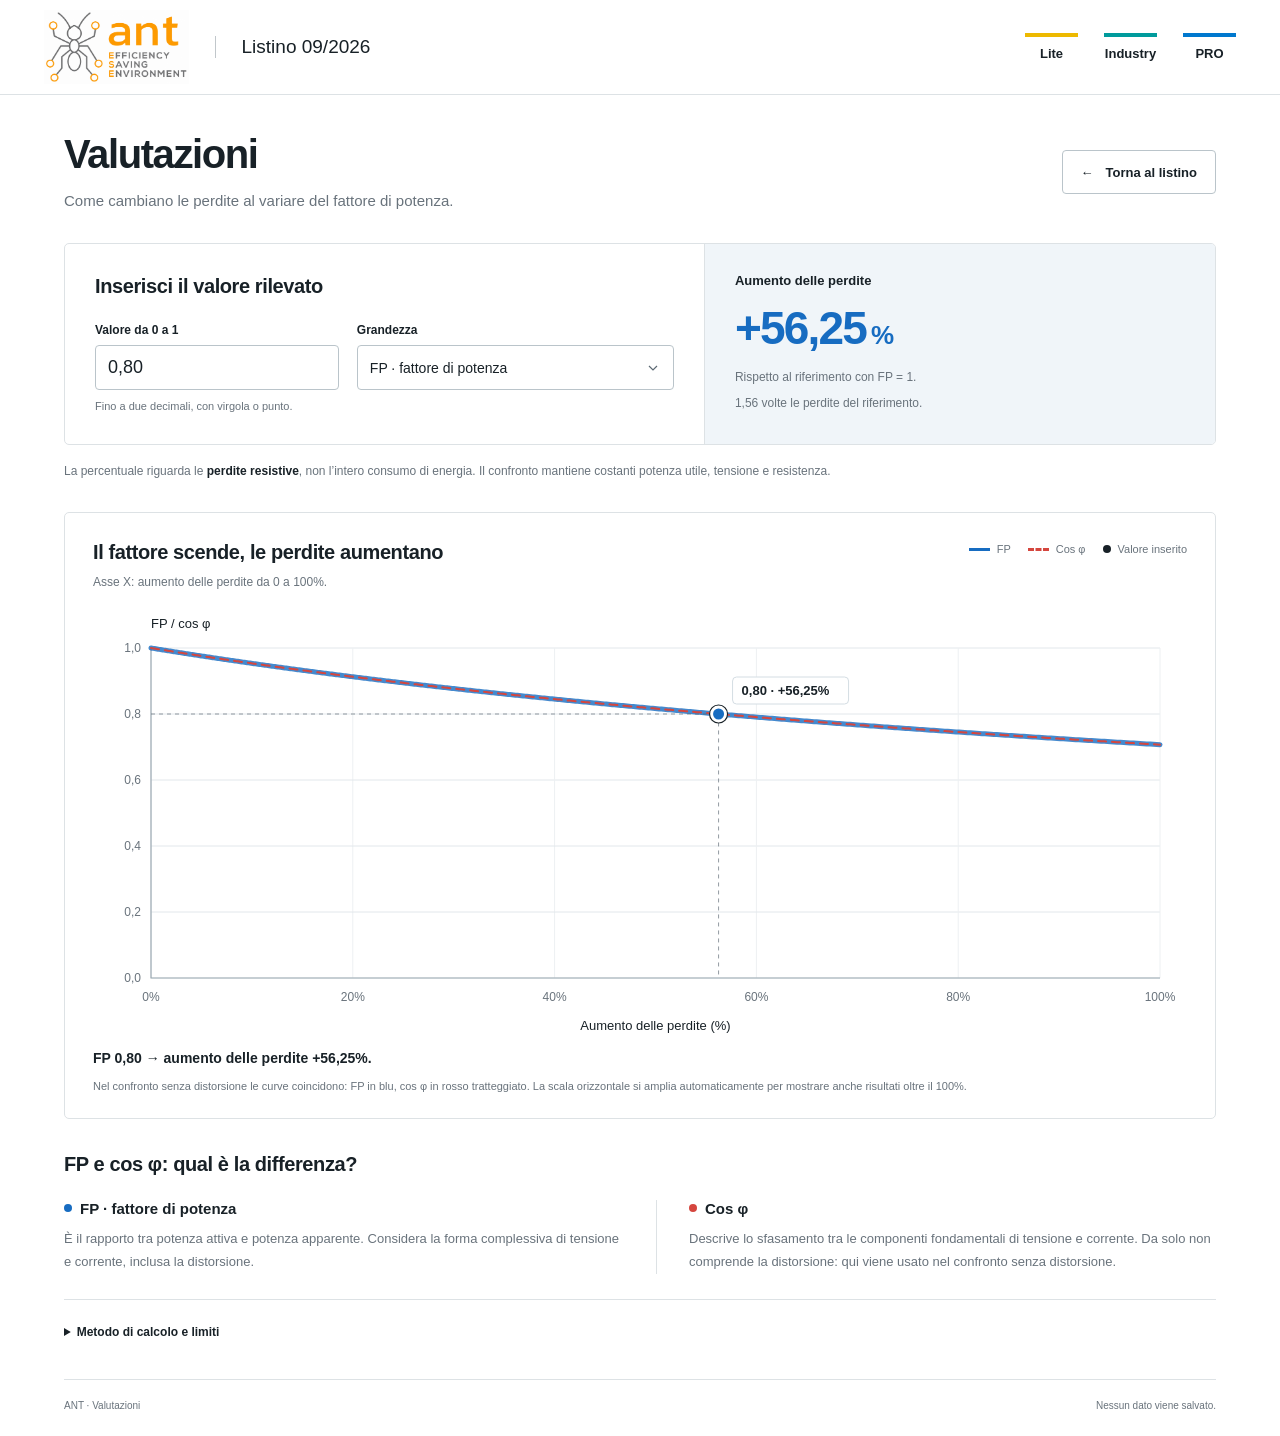
==== valutazioni.html @ 015aa123 "Add Valutazioni page with direct loss increase calculation and chart" ====
<!doctype html>
<html lang="it">
<head>
  <meta charset="utf-8">
  <meta name="viewport" content="width=device-width, initial-scale=1">
  <meta name="theme-color" content="#009b9c">
  <meta name="description" content="Valutazioni ANT: aumento teorico delle perdite resistive in funzione di FP o cos φ, con grafico interattivo.">
  <title>ANT · Valutazioni</title>
  <meta name="application-name" content="ANT 2026">
  <meta name="apple-mobile-web-app-title" content="ANT 2026">
  <link rel="icon" href="assets/favicon-32.png" sizes="32x32" type="image/png">
  <link rel="apple-touch-icon" href="assets/apple-touch-icon.png" sizes="180x180">
  <link rel="manifest" href="manifest.webmanifest">
  <link rel="stylesheet" href="styles.css?v=ac526b7ed7d2">
  <link rel="stylesheet" href="valutazioni.css?v=f3450e5236c9">
  <script src="evaluation-math.js?v=8744bce59831" defer></script>
  <script src="valutazioni.js?v=fca50d139671" defer></script>
</head>
<body>
  <header class="header">
    <div class="brand"><img class="brand-logo" src="assets/ant-logo-clean.png" width="1752" height="897" alt="ANT — Efficiency Saving Environment"><span class="app-name">Listino <strong>09/2026</strong></span></div>
    <div class="lines" aria-label="Linee ANT"><span class="lite">Lite</span><span class="industry">Industry</span><span class="pro">PRO</span></div>
  </header>
  <main class="evaluation-page">
    <section class="intro">
      <div><h1>Valutazioni</h1><p>Come cambiano le perdite al variare del fattore di potenza.</p></div>
      <a class="page-button" href="index.html"><span aria-hidden="true">←</span> Torna al listino</a>
    </section>
    <section class="evaluation-calculator" aria-labelledby="calculation-heading">
      <form id="evaluation-form" novalidate>
        <h2 id="calculation-heading">Inserisci il valore rilevato</h2>
        <div class="evaluation-inputs">
          <div><label for="factor">Valore da 0 a 1</label><input id="factor" name="factor" type="text" inputmode="decimal" value="0,80" autocomplete="off" spellcheck="false" aria-describedby="factor-help factor-error" required><p id="factor-help" class="help">Fino a due decimali, con virgola o punto.</p></div>
          <div><label for="factor-type">Grandezza</label><select id="factor-type" name="factor-type"><option value="fp">FP · fattore di potenza</option><option value="cos">Cos φ</option></select></div>
        </div>
        <p id="factor-error" class="factor-error" role="alert" hidden></p>
      </form>
      <div class="evaluation-result" id="evaluation-result" aria-live="polite" aria-atomic="true">
        <h2>Aumento delle perdite</h2>
        <p class="evaluation-number" id="loss-result">+56,25<span>%</span></p>
        <p id="result-reference">Rispetto al riferimento con FP = 1.</p>
        <p class="multiplier" id="result-multiplier">1,56 volte le perdite del riferimento.</p>
      </div>
    </section>
    <p class="model-note">La percentuale riguarda le <strong>perdite resistive</strong>, non l’intero consumo di energia. Il confronto mantiene costanti potenza utile, tensione e resistenza.</p>
    <section class="evaluation-chart" aria-labelledby="chart-heading">
      <div class="chart-heading"><div><h2 id="chart-heading">Il fattore scende, le perdite aumentano</h2><p id="chart-scale">Asse X: aumento delle perdite da 0 a 100%.</p></div><div class="chart-legend" aria-label="Legenda"><span><i class="legend-fp" aria-hidden="true"></i>FP</span><span><i class="legend-cos" aria-hidden="true"></i>Cos φ</span><span><i class="legend-point" aria-hidden="true"></i>Valore inserito</span></div></div>
      <div class="chart-viewport"><svg id="loss-chart" viewBox="0 0 960 430" role="img" aria-labelledby="svg-title svg-description"><title id="svg-title">Aumento delle perdite in funzione di FP e cos φ</title><desc id="svg-description">Asse orizzontale: aumento percentuale delle perdite. Asse verticale: fattore da 1 a 0. Le curve coincidono nel modello senza distorsione.</desc><g id="chart-grid"></g><g id="chart-curves"></g><g id="chart-marker"></g></svg></div>
      <p class="chart-reading" id="chart-reading">FP 0,80 → aumento delle perdite +56,25%.</p>
      <p class="chart-note">Nel confronto senza distorsione le curve coincidono: FP in blu, cos φ in rosso tratteggiato. La scala orizzontale si amplia automaticamente per mostrare anche risultati oltre il 100%.</p>
    </section>
    <section class="factor-explanation" aria-labelledby="explanation-heading">
      <h2 id="explanation-heading">FP e cos φ: qual è la differenza?</h2>
      <div class="factor-definitions"><article><h3><span class="blue-dot" aria-hidden="true"></span>FP · fattore di potenza</h3><p>È il rapporto tra potenza attiva e potenza apparente. Considera la forma complessiva di tensione e corrente, inclusa la distorsione.</p></article><article><h3><span class="red-dot" aria-hidden="true"></span>Cos φ</h3><p>Descrive lo sfasamento tra le componenti fondamentali di tensione e corrente. Da solo non comprende la distorsione: qui viene usato nel confronto senza distorsione.</p></article></div>
      <details class="calculation-method"><summary>Metodo di calcolo e limiti</summary><div><p><strong>Aumento (%) = (1 / f² − 1) × 100</strong>, dove f è il valore inserito.</p><p>È una stima comparativa delle perdite resistive a parità di potenza utile, tensione, resistenza e durata. Per FP si usa il rapporto attiva/apparente; per cos φ si assume un regime senza distorsione. Con f = 0 e potenza utile positiva il modello non dà un risultato finito. Non vengono calcolate le perdite assolute dell’impianto né il risparmio ottenibile con ANT.</p><p>Riferimenti: Schneider Electric, <a href="https://www.electrical-installation.org/enwiki/Why_improve_the_power_factor%3F" target="_blank" rel="noopener noreferrer">corrente e perdite nei cavi</a>; <a href="https://www.electrical-installation.org/enwiki/Harmonic_distortion_indicators_-_Power_factor" target="_blank" rel="noopener noreferrer">differenza tra FP e cos φ</a>.</p></div></details>
    </section>
    <footer class="footer"><span>ANT · Valutazioni</span><span>Nessun dato viene salvato.</span></footer>
  </main>
  <noscript><p class="noscript">Abilita JavaScript per il calcolo e il grafico.</p></noscript>
</body>
</html>
---- styles.css ----
:root{--ink:#182127;--muted:#69737c;--border:#dde2e5;--surface:#f3f5f6;--accent:#009b9c;--lite:#edb900;--industry:#009b9c;--pro:#0078ce;--warning:#a34018;--warning-bg:#fff5ed;font-family:Arial,Helvetica,sans-serif;color:var(--ink);background:#fff;font-synthesis:none}
*{box-sizing:border-box}body{margin:0}button,input,select{font:inherit}button,select,input[type=checkbox]{cursor:pointer}button{touch-action:manipulation}a{color:inherit}button:focus-visible,input:focus-visible,select:focus-visible,a:focus-visible{outline:3px solid var(--accent);outline-offset:4px}button:disabled,input:disabled{cursor:not-allowed}h1,h2,h3,p{margin:0}button{color:inherit}.header{min-height:95px;max-width:1440px;margin:auto;padding:0 44px;display:flex;align-items:center;justify-content:space-between;border-bottom:1px solid var(--border);gap:24px}.brand{display:flex;align-items:center;gap:26px}.wordmark{font-size:46px;letter-spacing:-3px;font-weight:900;line-height:1}.app-name{border-left:1px solid #c1c7cb;padding-left:26px;font-size:19px;font-weight:400}.app-name strong{font-weight:400}.lines{display:flex;gap:26px;font-size:13px;font-weight:700}.lines span{min-width:53px;border-top:4px solid;padding-top:9px;text-align:center}.lines .lite{border-color:var(--lite)}.lines .industry{border-color:var(--industry)}.lines .pro{border-color:var(--pro)}main{max-width:1440px;margin:0 auto;padding:36px 44px 0}.intro{display:flex;align-items:center;justify-content:space-between;gap:32px;margin-bottom:30px}h1{font-size:40px;letter-spacing:-1.4px;line-height:1.15}.intro>div>p{margin-top:12px;font-size:15px;line-height:1.6;color:var(--muted)}.source-alert{background:var(--warning-bg);border:1px solid #f1cfb9;border-left:3px solid #d9804f;border-radius:4px;padding:13px 16px;max-width:400px;color:var(--warning);line-height:1.5;font-size:12px}.source-alert strong{display:block;font-size:14px;margin-bottom:4px}.source-alert span{display:block}.workspace{display:grid;grid-template-columns:minmax(0,1.6fr) minmax(310px,1fr);gap:24px;align-items:start}.config{border:1px solid var(--border);border-radius:5px;padding:0 22px}.field-row{display:grid;grid-template-columns:1fr 1.05fr;gap:18px;padding:25px 0;min-width:0;align-items:start;border-bottom:1px solid var(--border)}.field-heading{display:flex;gap:14px;align-items:flex-start}.step{font-size:11px;font-weight:700;color:#77838c;border:1px solid var(--border);border-radius:50%;width:29px;height:29px;display:flex;align-items:center;justify-content:center;flex:none}.field-heading h2{font-size:18px;letter-spacing:-.3px;line-height:1.5}.field-heading p{font-size:12px;line-height:1.6;color:var(--muted);margin-top:4px}.field-control{min-width:0}.field-control>label:not(.toggle-option){display:block;font-size:12px;font-weight:700;margin-bottom:8px}.input-unit{display:flex;border:1px solid #bac4ca;border-radius:4px;overflow:hidden;height:45px}.input-unit input{min-width:0;width:100%;border:0;padding:10px 12px;font-size:17px;color:var(--ink);background:white}.input-unit span{background:var(--surface);border-left:1px solid var(--border);padding:12px;color:var(--muted);font-size:14px}.input-unit:focus-within{outline:3px solid var(--accent);outline-offset:3px}.input-unit input:focus-visible{outline:0}.input-unit input:invalid{box-shadow:inset 0 0 0 2px #b74624}select{appearance:none;width:100%;padding:10px 36px 10px 12px;min-height:45px;border:1px solid #bac4ca;border-radius:4px;color:var(--ink);background:#fff url("data:image/svg+xml,%3Csvg xmlns='http://www.w3.org/2000/svg' width='16' height='16' viewBox='0 0 24 24' fill='none' stroke='%235d6a74' stroke-width='1.8'%3E%3Cpath d='m6 9 6 6 6-6'/%3E%3C/svg%3E") right 12px center/16px no-repeat;font-size:14px}.help{color:var(--muted);font-size:11px;line-height:1.6;margin-top:8px}.toggle-option{display:flex;align-items:center;justify-content:space-between;gap:16px;position:relative;min-height:36px;cursor:pointer}.toggle-option strong{font-size:14px;font-weight:600;line-height:1.5}.option-caption{display:block;color:var(--muted);font-size:11px;margin-top:4px}.toggle-option input{position:absolute;right:0;width:42px;height:25px;margin:0;opacity:0}.switch{position:relative;width:42px;height:25px;border-radius:20px;background:#ccd3d7;flex:none;pointer-events:none;transition:background .15s}.switch:after{content:'';position:absolute;top:3px;left:3px;background:#fff;width:19px;height:19px;border-radius:50%;box-shadow:0 1px 3px #0002;transition:transform .15s}.toggle-option input:checked+.switch{background:var(--accent)}.toggle-option input:checked+.switch:after{transform:translateX(17px)}.toggle-option input:disabled+.switch{opacity:.4}.toggle-option:has(input:disabled){color:#89939a;cursor:not-allowed}.toggle-option input:focus-visible+.switch{outline:3px solid var(--accent);outline-offset:4px}.form-footer{display:flex;justify-content:space-between;align-items:center;gap:12px;padding:17px 0;font-size:11px;color:var(--muted)}.text-button{border:0;padding:8px 0;background:transparent;font-size:11px;text-decoration:underline;text-underline-offset:3px}.summary{background:var(--surface);border:1px solid var(--border);border-top:4px solid var(--accent);border-radius:5px;padding:23px;position:sticky;top:24px}.summary-top{display:flex;align-items:center;justify-content:space-between;border-bottom:1px solid #cfd7dc;padding-bottom:19px;gap:12px}.summary-top h2{font-size:22px;letter-spacing:-.6px}.summary-top>span{font-size:11px;color:var(--muted)}.product{padding:23px 0;border-bottom:1px solid #cfd7dc}.product h3{font-size:25px;letter-spacing:-.7px}.product h3 span{color:var(--accent)}.product>p{font-size:30px;font-weight:700;letter-spacing:-1px;margin-top:8px}.product>p span{font-size:17px;font-weight:400;letter-spacing:0}.product small{display:block;margin-top:10px;font-size:11px;color:var(--muted);line-height:1.5}.price-heading{display:flex;align-items:baseline;justify-content:space-between;gap:12px;margin-top:25px}.price-heading>span{font-size:14px;font-weight:600}.price-heading>strong{font-size:29px;letter-spacing:-.8px;white-space:nowrap;font-variant-numeric:tabular-nums}.price-caption{font-size:11px;line-height:1.6;color:var(--muted);margin-top:7px}dl{margin:22px 0 0}.cost-row{display:flex;justify-content:space-between;align-items:baseline;gap:16px;border-bottom:1px solid var(--border);padding:13px 0;font-size:12px;line-height:1.5}.cost-row dt{max-width:62%}.cost-row dd{margin:0;flex-shrink:0;text-align:right;font-variant-numeric:tabular-nums}.cost-row dd.unknown{color:var(--warning)}.cost-row dd.included{color:#137d60}.cost-row dt small{display:block;color:var(--muted);font-size:10px;margin-top:2px}.quote-warning{border:1px solid #f1cfb9;background:var(--warning-bg);padding:13px;border-radius:4px;margin-top:20px;color:var(--warning);font-size:12px;line-height:1.6}.quote-warning p{margin-top:5px;font-size:11px}.print-button{width:100%;margin-top:18px;border:1px solid #b9c4ca;border-radius:4px;background:white;padding:12px 14px;display:flex;align-items:center;justify-content:space-between;font-size:12px;font-weight:600}.print-button:hover{border-color:var(--accent);color:var(--accent)}.ip-guide{margin-top:32px;padding:24px 0;border-top:1px solid var(--border)}.ip-heading h2{font-size:21px;letter-spacing:-.5px}.ip-heading p{font-size:12px;color:var(--muted);margin-top:8px;line-height:1.6}.ip-grid{display:grid;grid-template-columns:repeat(3,1fr);margin-top:23px;gap:26px}.ip-grid article{padding-right:26px;border-right:1px solid var(--border)}.ip-grid article:last-child{border-right:0;padding-right:0}.ip-grid h3{font-size:23px;letter-spacing:-.5px;display:flex;align-items:center;gap:13px}.ip-grid h3 span{font-size:11px;color:#137d60;letter-spacing:0;font-weight:400}.ip-grid p{font-size:12px;line-height:1.7;color:var(--muted);margin-top:9px}.ip-source{font-size:10px;line-height:1.6;color:var(--muted);margin-top:20px}.footer{border-top:1px solid var(--border);padding:20px 0 25px;display:flex;justify-content:space-between;gap:18px;font-size:10px;color:var(--muted)}.noscript{margin:30px;color:var(--warning)}[hidden]{display:none!important}
@media(min-width:1500px){main{padding-top:45px}.field-row{padding:28px 0}}
@media(max-width:1100px){.header{padding:0 28px}main{padding:30px 28px 0}h1{font-size:33px}.intro{gap:24px}.source-alert{max-width:330px}.workspace{grid-template-columns:minmax(0,1.3fr) minmax(300px,1fr);gap:20px}.field-row{grid-template-columns:1fr;gap:14px;padding:20px 0}.field-control{padding-left:43px}.summary{padding:21px}.field-heading p{margin-top:0}.price-heading{flex-wrap:wrap}.summary{top:20px}}
@media(max-width:720px){.header{min-height:80px;padding:0 20px;gap:12px}.brand{gap:16px}.wordmark{font-size:35px}.app-name{font-size:14px;padding-left:16px;line-height:1.4}.app-name strong{display:block}.lines{gap:9px;font-size:10px}.lines span{min-width:33px;border-top-width:3px;padding-top:6px}main{padding:27px 20px 0}.intro{display:block;margin-bottom:23px}h1{font-size:32px;letter-spacing:-1px}.intro>div>p{font-size:13px;max-width:280px;margin-top:9px}.source-alert{max-width:none;margin-top:20px;padding:11px 13px}.source-alert strong{font-size:13px}.source-alert span{font-size:11px}.workspace{display:flex;flex-direction:column;gap:24px}.config,.summary{width:100%}.config{padding:0 18px}.field-row{padding:21px 0;grid-template-columns:1fr;gap:15px}.field-control{padding-left:43px}.field-heading h2{font-size:17px}.field-control>label:not(.toggle-option){font-size:11px}.field-heading p{font-size:12px}.help{font-size:11px}.summary{position:static;padding:21px}.summary-top h2{font-size:21px}.price-heading{flex-wrap:nowrap}.price-heading>strong{font-size:30px}.form-footer{font-size:10px}.text-button{font-size:10px}.ip-guide{margin-top:28px}.ip-heading h2{font-size:20px}.ip-grid{grid-template-columns:1fr;gap:0;margin-top:9px}.ip-grid article{border:0;border-bottom:1px solid var(--border);padding:18px 0}.ip-grid article:last-child{border-bottom:0}.ip-grid h3{font-size:23px}.ip-grid p{font-size:12px}.footer{flex-direction:column;gap:6px;font-size:10px}.cost-row{font-size:12px}}
@media(max-width:370px){.lines{display:none}.field-control{padding-left:0}.price-heading{flex-direction:column;gap:8px}}
@media(prefers-reduced-motion:reduce){*,*:after{transition:none!important}}
@media print{.header{min-height:70px;padding:0}.header .lines,.form-footer,.print-button{display:none}main{padding:20px 0 0}.intro{margin-bottom:15px}.intro h1{font-size:27px}.workspace{display:grid;grid-template-columns:1fr 1fr;gap:20px}.config{padding:0 15px}.field-row{display:block;padding:12px 0}.field-control{padding-left:43px;margin-top:6px}.field-heading p,.help,.option-caption{display:none}.summary{position:static;break-inside:avoid}.ip-guide{break-inside:avoid;margin-top:20px;padding:16px 0}.ip-grid p{font-size:10px}.source-alert,.quote-warning{print-color-adjust:exact;-webkit-print-color-adjust:exact}.footer{font-size:9px}body{font-size:12px}}
/* Marchio originale estratto dal listino; proporzioni preservate. */
.brand-logo{display:block;width:auto;height:74px;max-width:190px;object-fit:contain;flex:none}
@media(max-width:720px){.brand-logo{height:58px;max-width:125px}}
@media(max-width:480px){.header .lines{display:none}}
@media print{.brand-logo{height:62px;max-width:150px}}
/* Foto originali dei listini: la stessa immagine per Lite e Industry. */
.product{display:grid;grid-template-columns:minmax(0,1fr) 112px;gap:18px;align-items:center}
.product-info>p{font-size:30px;font-weight:700;letter-spacing:-1px;margin-top:8px}
.product-info>p span{font-size:17px;font-weight:400;letter-spacing:0}
.product-info small{display:block;margin-top:10px;font-size:11px;color:var(--muted);line-height:1.5}
.product-visual{margin:0;text-align:center}
.product-visual img{display:block;width:100%;height:170px;object-fit:contain}
.product-visual figcaption{font-size:9px;line-height:1.5;color:var(--muted);margin-top:8px}
@media(max-width:1100px){.product{grid-template-columns:minmax(0,1fr) 96px;gap:12px}.product-visual img{height:150px}.product-info h3{font-size:23px}}
@media print{.product{grid-template-columns:minmax(0,1fr) 80px}.product-visual img{height:120px}}
/* Navigazione tra il listino e la pagina Valutazioni. */
.page-button{display:inline-flex;align-items:center;justify-content:center;gap:12px;min-height:44px;padding:12px 18px;border:1px solid #bac4ca;border-radius:4px;background:#fff;color:var(--ink);text-decoration:none;font-size:13px;font-weight:600;white-space:nowrap;transition:border-color .15s,color .15s}
.page-button:hover{border-color:var(--accent);color:var(--accent)}
@media(max-width:720px){.intro>.page-button{margin-top:18px}.evaluation-page .intro>.page-button{margin-top:0}}
@media print{.intro>.page-button{display:none}}
---- valutazioni.css ----
.evaluation-page{max-width:1240px}.evaluation-page .intro{align-items:center}.evaluation-calculator{display:grid;grid-template-columns:minmax(0,1.25fr) minmax(280px,1fr);border:1px solid var(--border);border-radius:5px;overflow:hidden}.evaluation-calculator form{padding:28px 30px}.evaluation-calculator h2,.evaluation-chart h2,.factor-explanation>h2{font-size:20px;letter-spacing:-.4px;line-height:1.4}.evaluation-inputs{display:grid;grid-template-columns:1fr 1.3fr;gap:18px;margin-top:23px;align-items:start}.evaluation-inputs label{display:block;font-size:12px;font-weight:700;margin-bottom:8px}.evaluation-inputs input{width:100%;min-height:45px;padding:10px 12px;border:1px solid #bac4ca;border-radius:4px;font-size:18px;color:var(--ink);background:white}.evaluation-inputs input[aria-invalid=true]{border-color:#b53929}.evaluation-result{padding:28px 30px;background:#f0f5f9;border-left:1px solid var(--border);--result-color:#176cc1}.evaluation-result h2{font-size:13px;font-weight:600;letter-spacing:0}.evaluation-number{font-size:46px;font-weight:700;letter-spacing:-1.8px;color:var(--result-color);line-height:1.25;margin:10px 0 9px;font-variant-numeric:tabular-nums;overflow-wrap:anywhere}.evaluation-number span{font-size:26px;letter-spacing:0;margin-left:5px}.evaluation-result>p:not(.evaluation-number){font-size:12px;line-height:1.7;color:var(--muted)}.evaluation-result .multiplier{margin-top:6px}.model-note{font-size:12px;line-height:1.8;color:var(--muted);margin:16px 0 30px;max-width:920px}.model-note strong{font-weight:600;color:var(--ink)}.factor-error{font-size:12px;line-height:1.6;color:#a62c1f;margin-top:16px}.evaluation-chart{border:1px solid var(--border);border-radius:5px;padding:25px 28px 21px}.chart-heading{display:flex;align-items:start;justify-content:space-between;gap:20px}.chart-heading p{font-size:12px;line-height:1.7;color:var(--muted);margin-top:6px}.chart-legend{display:flex;gap:17px;flex-wrap:wrap;padding-top:5px;font-size:11px;color:var(--muted)}.chart-legend>span{display:flex;align-items:center;gap:7px;white-space:nowrap}.chart-legend i{display:inline-block;width:21px;height:0;border-top:3px solid}.legend-fp{border-color:#176cc1!important}.legend-cos{border-color:#d5463e!important;border-top-style:dashed!important}.chart-legend .legend-point{height:8px;width:8px;border:0;border-radius:50%;background:var(--ink)}.chart-viewport{margin-top:20px}#loss-chart{width:100%;height:auto;display:block;overflow:visible}#loss-chart text{font-family:Arial,Helvetica,sans-serif;font-size:12px;fill:var(--muted)}#loss-chart .axis-label{font-size:13px;fill:var(--ink)}#loss-chart .marker-label{font-size:13px;font-weight:700;fill:var(--ink)}.chart-reading{font-size:14px;font-weight:600;line-height:1.6;margin-top:4px}.chart-note{font-size:11px;line-height:1.8;color:var(--muted);margin-top:8px;max-width:950px}.factor-explanation{padding:31px 0}.factor-definitions{display:grid;grid-template-columns:1fr 1fr;gap:32px;margin-top:22px}.factor-definitions article+article{border-left:1px solid var(--border);padding-left:32px}.factor-definitions h3{font-size:15px;display:flex;align-items:center;gap:8px}.factor-definitions p{font-size:13px;line-height:1.8;color:var(--muted);margin-top:10px}.blue-dot,.red-dot{display:inline-block;width:8px;height:8px;border-radius:50%;background:#176cc1;flex:none}.red-dot{background:#d5463e}.calculation-method{border-top:1px solid var(--border);margin-top:25px;padding-top:17px;font-size:12px;color:var(--muted);line-height:1.8}.calculation-method summary{cursor:pointer;font-weight:600;color:var(--ink);width:fit-content;padding:5px 0}.calculation-method div{max-width:950px}.calculation-method p{margin-top:12px}.calculation-method a{text-underline-offset:3px}
@media(max-width:850px){.chart-heading{display:block}.chart-legend{margin-top:13px}.evaluation-calculator form,.evaluation-result{padding:23px}.evaluation-inputs{grid-template-columns:1fr;gap:16px}.evaluation-number{font-size:39px}}
@media(max-width:600px){.evaluation-page .intro{display:flex;align-items:flex-start;gap:14px}.evaluation-page .intro h1{font-size:30px}.evaluation-page .intro>div>p{max-width:200px}.evaluation-page .page-button{font-size:11px;padding:10px;flex-shrink:0}.evaluation-calculator{grid-template-columns:1fr}.evaluation-calculator form{padding:22px}.evaluation-inputs{grid-template-columns:1fr 1.3fr;gap:12px;margin-top:20px}.evaluation-inputs select{font-size:12px;padding-left:9px;padding-right:27px;background-position:right 7px center}.evaluation-result{border-left:0;border-top:1px solid var(--border);padding:22px}.evaluation-number{font-size:40px}.evaluation-page h2{font-size:18px}.evaluation-result h2{font-size:13px}.model-note{font-size:11px;margin-bottom:24px}.evaluation-chart{padding:19px 15px}.chart-viewport{margin-top:15px}#loss-chart{min-height:240px}.chart-legend{font-size:10px;gap:13px}.chart-reading{font-size:12px;margin-top:12px}.chart-note{font-size:11px}.factor-definitions{grid-template-columns:1fr;gap:22px}.factor-definitions article+article{border-left:0;border-top:1px solid var(--border);padding-left:0;padding-top:22px}.factor-explanation{padding:26px 0}.factor-definitions p{font-size:12px}.calculation-method{font-size:11px}}
@media(max-width:365px){.evaluation-page .intro{display:block}.evaluation-page .page-button{margin-top:15px}.evaluation-inputs{grid-template-columns:1fr}.evaluation-number{font-size:36px}}
@media print{.evaluation-calculator{break-inside:avoid}.evaluation-chart{break-inside:avoid}.evaluation-page .page-button{display:none}.evaluation-result{print-color-adjust:exact;-webkit-print-color-adjust:exact}.factor-definitions{break-inside:avoid}}
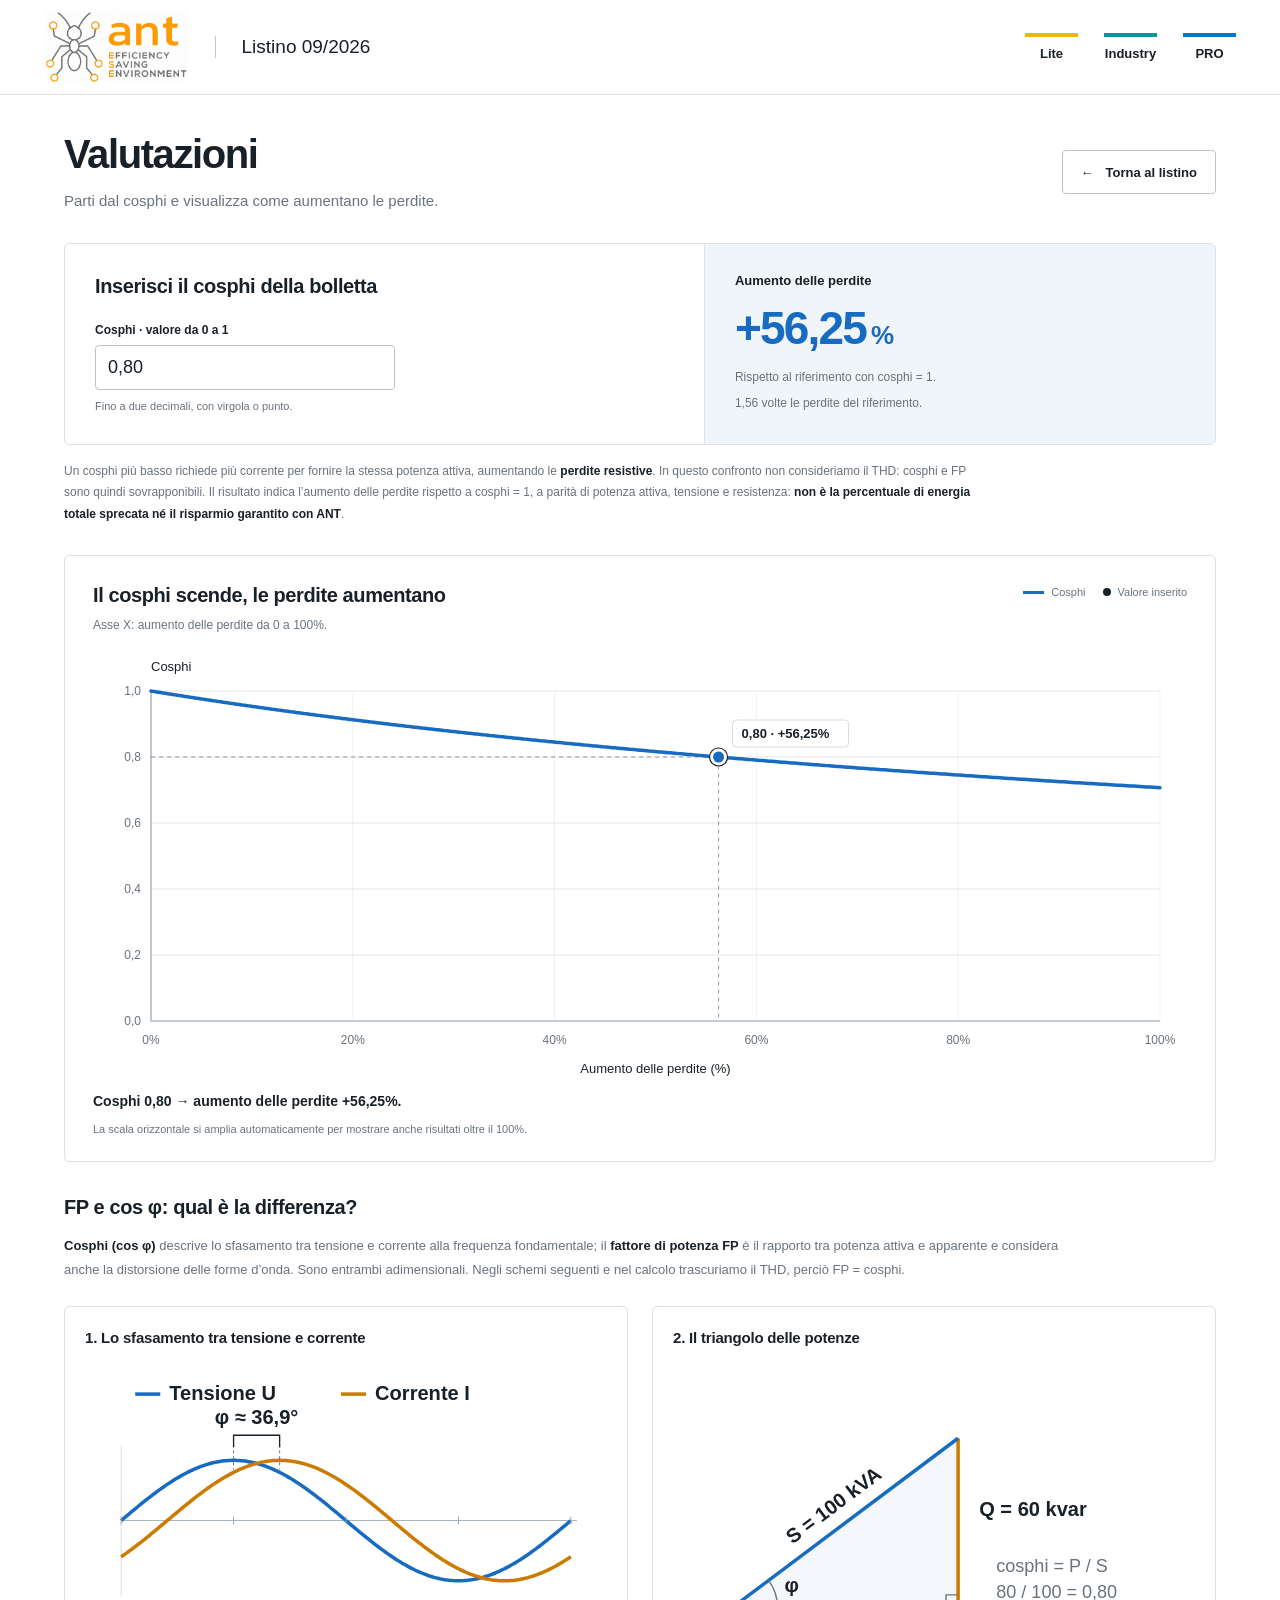
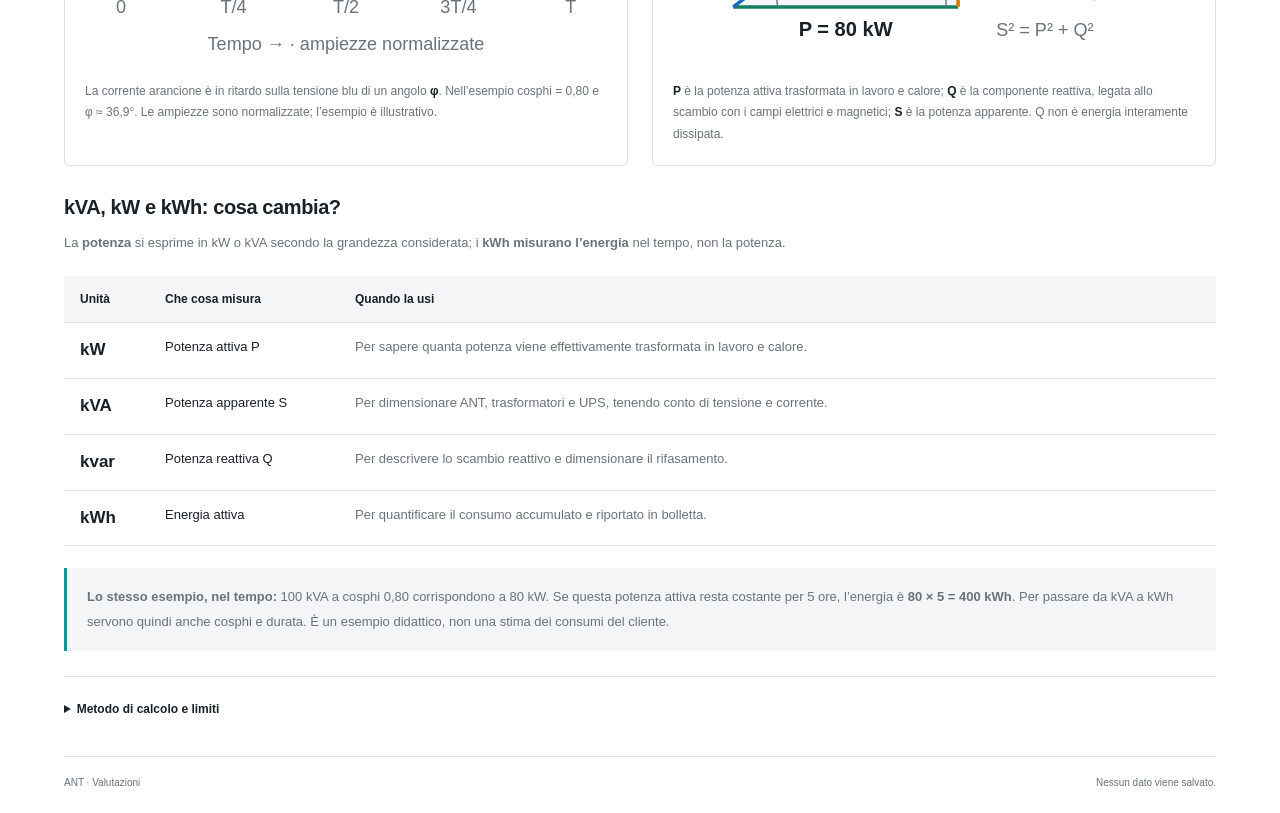
==== commit dd6ce175: "Simplify evaluations to cosphi and add phase and power diagrams" ====
--- a/valutazioni.html
+++ b/valutazioni.html
@@ -4,7 +4,7 @@
   <meta charset="utf-8">
   <meta name="viewport" content="width=device-width, initial-scale=1">
   <meta name="theme-color" content="#009b9c">
-  <meta name="description" content="Valutazioni ANT: aumento teorico delle perdite resistive in funzione di FP o cos φ, con grafico interattivo.">
+  <meta name="description" content="Valutazioni ANT: cosphi, aumento teorico delle perdite e schemi di sfasamento, potenze ed energia.">
   <title>ANT · Valutazioni</title>
   <meta name="application-name" content="ANT 2026">
   <meta name="apple-mobile-web-app-title" content="ANT 2026">
@@ -12,9 +12,9 @@
   <link rel="apple-touch-icon" href="assets/apple-touch-icon.png" sizes="180x180">
   <link rel="manifest" href="manifest.webmanifest">
   <link rel="stylesheet" href="styles.css?v=ac526b7ed7d2">
-  <link rel="stylesheet" href="valutazioni.css?v=f3450e5236c9">
+  <link rel="stylesheet" href="valutazioni.css?v=240f34dd1e0b">
   <script src="evaluation-math.js?v=8744bce59831" defer></script>
-  <script src="valutazioni.js?v=fca50d139671" defer></script>
+  <script src="valutazioni.js?v=6b0e909937d5" defer></script>
 </head>
 <body>
   <header class="header">
@@ -23,36 +23,53 @@
   </header>
   <main class="evaluation-page">
     <section class="intro">
-      <div><h1>Valutazioni</h1><p>Come cambiano le perdite al variare del fattore di potenza.</p></div>
+      <div><h1>Valutazioni</h1><p>Parti dal cosphi e visualizza come aumentano le perdite.</p></div>
       <a class="page-button" href="index.html"><span aria-hidden="true">←</span> Torna al listino</a>
     </section>
     <section class="evaluation-calculator" aria-labelledby="calculation-heading">
       <form id="evaluation-form" novalidate>
-        <h2 id="calculation-heading">Inserisci il valore rilevato</h2>
+        <h2 id="calculation-heading">Inserisci il cosphi della bolletta</h2>
         <div class="evaluation-inputs">
-          <div><label for="factor">Valore da 0 a 1</label><input id="factor" name="factor" type="text" inputmode="decimal" value="0,80" autocomplete="off" spellcheck="false" aria-describedby="factor-help factor-error" required><p id="factor-help" class="help">Fino a due decimali, con virgola o punto.</p></div>
-          <div><label for="factor-type">Grandezza</label><select id="factor-type" name="factor-type"><option value="fp">FP · fattore di potenza</option><option value="cos">Cos φ</option></select></div>
+          <div><label for="factor">Cosphi · valore da 0 a 1</label><input id="factor" name="factor" type="text" inputmode="decimal" value="0,80" autocomplete="off" spellcheck="false" aria-describedby="factor-help factor-error" required><p id="factor-help" class="help">Fino a due decimali, con virgola o punto.</p></div>
         </div>
         <p id="factor-error" class="factor-error" role="alert" hidden></p>
       </form>
       <div class="evaluation-result" id="evaluation-result" aria-live="polite" aria-atomic="true">
         <h2>Aumento delle perdite</h2>
         <p class="evaluation-number" id="loss-result">+56,25<span>%</span></p>
-        <p id="result-reference">Rispetto al riferimento con FP = 1.</p>
+        <p id="result-reference">Rispetto al riferimento con cosphi = 1.</p>
         <p class="multiplier" id="result-multiplier">1,56 volte le perdite del riferimento.</p>
       </div>
     </section>
-    <p class="model-note">La percentuale riguarda le <strong>perdite resistive</strong>, non l’intero consumo di energia. Il confronto mantiene costanti potenza utile, tensione e resistenza.</p>
+    <p class="model-note">Un cosphi più basso richiede più corrente per fornire la stessa potenza attiva, aumentando le <strong>perdite resistive</strong>. In questo confronto non consideriamo il THD: cosphi e FP sono quindi sovrapponibili. Il risultato indica l’aumento delle perdite rispetto a cosphi = 1, a parità di potenza attiva, tensione e resistenza: <strong>non è la percentuale di energia totale sprecata né il risparmio garantito con ANT</strong>.</p>
     <section class="evaluation-chart" aria-labelledby="chart-heading">
-      <div class="chart-heading"><div><h2 id="chart-heading">Il fattore scende, le perdite aumentano</h2><p id="chart-scale">Asse X: aumento delle perdite da 0 a 100%.</p></div><div class="chart-legend" aria-label="Legenda"><span><i class="legend-fp" aria-hidden="true"></i>FP</span><span><i class="legend-cos" aria-hidden="true"></i>Cos φ</span><span><i class="legend-point" aria-hidden="true"></i>Valore inserito</span></div></div>
-      <div class="chart-viewport"><svg id="loss-chart" viewBox="0 0 960 430" role="img" aria-labelledby="svg-title svg-description"><title id="svg-title">Aumento delle perdite in funzione di FP e cos φ</title><desc id="svg-description">Asse orizzontale: aumento percentuale delle perdite. Asse verticale: fattore da 1 a 0. Le curve coincidono nel modello senza distorsione.</desc><g id="chart-grid"></g><g id="chart-curves"></g><g id="chart-marker"></g></svg></div>
-      <p class="chart-reading" id="chart-reading">FP 0,80 → aumento delle perdite +56,25%.</p>
-      <p class="chart-note">Nel confronto senza distorsione le curve coincidono: FP in blu, cos φ in rosso tratteggiato. La scala orizzontale si amplia automaticamente per mostrare anche risultati oltre il 100%.</p>
+      <div class="chart-heading"><div><h2 id="chart-heading">Il cosphi scende, le perdite aumentano</h2><p id="chart-scale">Asse X: aumento delle perdite da 0 a 100%.</p></div><div class="chart-legend" aria-label="Legenda"><span><i class="legend-fp" aria-hidden="true"></i>Cosphi</span><span><i class="legend-point" aria-hidden="true"></i>Valore inserito</span></div></div>
+      <div class="chart-viewport"><svg id="loss-chart" viewBox="0 0 960 430" role="img" aria-labelledby="svg-title svg-description"><title id="svg-title">Aumento delle perdite in funzione del cosphi</title><desc id="svg-description">Asse orizzontale: aumento percentuale delle perdite. Asse verticale: fattore da 1 a 0. Una sola curva nel confronto senza THD.</desc><g id="chart-grid"></g><g id="chart-curves"></g><g id="chart-marker"></g></svg></div>
+      <p class="chart-reading" id="chart-reading">Cosphi 0,80 → aumento delle perdite +56,25%.</p>
+      <p class="chart-note">La scala orizzontale si amplia automaticamente per mostrare anche risultati oltre il 100%.</p>
     </section>
     <section class="factor-explanation" aria-labelledby="explanation-heading">
       <h2 id="explanation-heading">FP e cos φ: qual è la differenza?</h2>
-      <div class="factor-definitions"><article><h3><span class="blue-dot" aria-hidden="true"></span>FP · fattore di potenza</h3><p>È il rapporto tra potenza attiva e potenza apparente. Considera la forma complessiva di tensione e corrente, inclusa la distorsione.</p></article><article><h3><span class="red-dot" aria-hidden="true"></span>Cos φ</h3><p>Descrive lo sfasamento tra le componenti fondamentali di tensione e corrente. Da solo non comprende la distorsione: qui viene usato nel confronto senza distorsione.</p></article></div>
-      <details class="calculation-method"><summary>Metodo di calcolo e limiti</summary><div><p><strong>Aumento (%) = (1 / f² − 1) × 100</strong>, dove f è il valore inserito.</p><p>È una stima comparativa delle perdite resistive a parità di potenza utile, tensione, resistenza e durata. Per FP si usa il rapporto attiva/apparente; per cos φ si assume un regime senza distorsione. Con f = 0 e potenza utile positiva il modello non dà un risultato finito. Non vengono calcolate le perdite assolute dell’impianto né il risparmio ottenibile con ANT.</p><p>Riferimenti: Schneider Electric, <a href="https://www.electrical-installation.org/enwiki/Why_improve_the_power_factor%3F" target="_blank" rel="noopener noreferrer">corrente e perdite nei cavi</a>; <a href="https://www.electrical-installation.org/enwiki/Harmonic_distortion_indicators_-_Power_factor" target="_blank" rel="noopener noreferrer">differenza tra FP e cos φ</a>.</p></div></details>
+      <p class="factor-intro"><strong>Cosphi (cos φ)</strong> descrive lo sfasamento tra tensione e corrente alla frequenza fondamentale; il <strong>fattore di potenza FP</strong> è il rapporto tra potenza attiva e apparente e considera anche la distorsione delle forme d’onda. Sono entrambi adimensionali. Negli schemi seguenti e nel calcolo trascuriamo il THD, perciò FP = cosphi.</p>
+      <div class="concept-diagrams">
+        <figure class="concept-diagram">
+          <figcaption><h3>1. Lo sfasamento tra tensione e corrente</h3></figcaption>
+          <svg id="phase-diagram" class="concept-svg" viewBox="0 0 520 300" role="img" aria-labelledby="phase-title phase-desc"><title id="phase-title">Tensione e corrente sfasate: esempio con cosphi 0,80</title><desc id="phase-desc">La sinusoide blu rappresenta la tensione. Quella arancione rappresenta la corrente in ritardo di circa 36,9 gradi. Le ampiezze sono normalizzate per confrontare lo sfasamento, non tensione e corrente in unità diverse.</desc><g id="phase-content"></g></svg>
+          <p>La corrente arancione è in ritardo sulla tensione blu di un angolo <strong>φ</strong>. Nell’esempio cosphi = 0,80 e φ ≈ 36,9°. Le ampiezze sono normalizzate; l’esempio è illustrativo.</p>
+        </figure>
+        <figure class="concept-diagram">
+          <figcaption><h3>2. Il triangolo delle potenze</h3></figcaption>
+          <svg id="power-diagram" class="concept-svg" viewBox="0 0 520 300" role="img" aria-labelledby="power-title power-desc"><title id="power-title">Triangolo delle potenze: 80 kW attivi, 60 kvar reattivi, 100 kVA apparenti</title><desc id="power-desc">In assenza di THD, la potenza apparente S è l’ipotenusa del triangolo. La base è la potenza attiva P e il cateto verticale è la potenza reattiva Q. S al quadrato è uguale a P al quadrato più Q al quadrato e cosphi è P diviso S.</desc><g id="power-content"></g></svg>
+          <p><strong>P</strong> è la potenza attiva trasformata in lavoro e calore; <strong>Q</strong> è la componente reattiva, legata allo scambio con i campi elettrici e magnetici; <strong>S</strong> è la potenza apparente. Q non è energia interamente dissipata.</p>
+        </figure>
+      </div>
+      <section class="energy-units" aria-labelledby="units-heading">
+        <h2 id="units-heading">kVA, kW e kWh: cosa cambia?</h2>
+        <p>La <strong>potenza</strong> si esprime in kW o kVA secondo la grandezza considerata; i <strong>kWh misurano l’energia</strong> nel tempo, non la potenza.</p>
+        <div class="unit-table-wrap"><table class="unit-table"><thead><tr><th scope="col">Unità</th><th scope="col">Che cosa misura</th><th scope="col">Quando la usi</th></tr></thead><tbody><tr><th scope="row">kW</th><td>Potenza attiva P</td><td>Per sapere quanta potenza viene effettivamente trasformata in lavoro e calore.</td></tr><tr><th scope="row">kVA</th><td>Potenza apparente S</td><td>Per dimensionare ANT, trasformatori e UPS, tenendo conto di tensione e corrente.</td></tr><tr><th scope="row">kvar</th><td>Potenza reattiva Q</td><td>Per descrivere lo scambio reattivo e dimensionare il rifasamento.</td></tr><tr><th scope="row">kWh</th><td>Energia attiva</td><td>Per quantificare il consumo accumulato e riportato in bolletta.</td></tr></tbody></table></div>
+        <p class="energy-example"><strong>Lo stesso esempio, nel tempo:</strong> 100 kVA a cosphi 0,80 corrispondono a 80 kW. Se questa potenza attiva resta costante per 5 ore, l’energia è <strong>80 × 5 = 400 kWh</strong>. Per passare da kVA a kWh servono quindi anche cosphi e durata. È un esempio didattico, non una stima dei consumi del cliente.</p>
+      </section>
+      <details class="calculation-method"><summary>Metodo di calcolo e limiti</summary><div><p><strong>Aumento (%) = (1 / f² − 1) × 100</strong>, dove f è il valore inserito.</p><p>È una stima comparativa delle perdite resistive a parità di potenza utile, tensione, resistenza e durata. Si assume un regime senza THD, nel quale cosphi e FP coincidono. Con f = 0 e potenza utile positiva il modello non dà un risultato finito. Non vengono calcolate le perdite assolute dell’impianto né il risparmio ottenibile con ANT.</p><p>Riferimenti: Schneider Electric, <a href="https://www.electrical-installation.org/enwiki/Why_improve_the_power_factor%3F" target="_blank" rel="noopener noreferrer">corrente e perdite nei cavi</a>; <a href="https://www.electrical-installation.org/enwiki/Harmonic_distortion_indicators_-_Power_factor" target="_blank" rel="noopener noreferrer">differenza tra FP e cos φ</a>; EIA, <a href="https://www.eia.gov/energyexplained/electricity/measuring-electricity.php" target="_blank" rel="noopener noreferrer">differenza tra potenza ed energia</a>.</p></div></details>
     </section>
     <footer class="footer"><span>ANT · Valutazioni</span><span>Nessun dato viene salvato.</span></footer>
   </main>
--- a/valutazioni.css
+++ b/valutazioni.css
@@ -3,3 +3,26 @@
 @media(max-width:600px){.evaluation-page .intro{display:flex;align-items:flex-start;gap:14px}.evaluation-page .intro h1{font-size:30px}.evaluation-page .intro>div>p{max-width:200px}.evaluation-page .page-button{font-size:11px;padding:10px;flex-shrink:0}.evaluation-calculator{grid-template-columns:1fr}.evaluation-calculator form{padding:22px}.evaluation-inputs{grid-template-columns:1fr 1.3fr;gap:12px;margin-top:20px}.evaluation-inputs select{font-size:12px;padding-left:9px;padding-right:27px;background-position:right 7px center}.evaluation-result{border-left:0;border-top:1px solid var(--border);padding:22px}.evaluation-number{font-size:40px}.evaluation-page h2{font-size:18px}.evaluation-result h2{font-size:13px}.model-note{font-size:11px;margin-bottom:24px}.evaluation-chart{padding:19px 15px}.chart-viewport{margin-top:15px}#loss-chart{min-height:240px}.chart-legend{font-size:10px;gap:13px}.chart-reading{font-size:12px;margin-top:12px}.chart-note{font-size:11px}.factor-definitions{grid-template-columns:1fr;gap:22px}.factor-definitions article+article{border-left:0;border-top:1px solid var(--border);padding-left:0;padding-top:22px}.factor-explanation{padding:26px 0}.factor-definitions p{font-size:12px}.calculation-method{font-size:11px}}
 @media(max-width:365px){.evaluation-page .intro{display:block}.evaluation-page .page-button{margin-top:15px}.evaluation-inputs{grid-template-columns:1fr}.evaluation-number{font-size:36px}}
 @media print{.evaluation-calculator{break-inside:avoid}.evaluation-chart{break-inside:avoid}.evaluation-page .page-button{display:none}.evaluation-result{print-color-adjust:exact;-webkit-print-color-adjust:exact}.factor-definitions{break-inside:avoid}}
+/* Percorso semplificato: un solo cosphi, una sola curva. */
+.evaluation-inputs{grid-template-columns:minmax(160px,300px)}
+.factor-intro{font-size:13px;line-height:1.85;color:var(--muted);margin-top:13px;max-width:1000px}
+.factor-intro strong{color:var(--ink);font-weight:600}
+.concept-diagrams{display:grid;grid-template-columns:minmax(0,1fr) minmax(0,1fr);gap:24px;margin-top:24px}
+.concept-diagram{margin:0;min-width:0;padding:20px;border:1px solid var(--border);border-radius:5px}
+.concept-diagram h3{font-size:15px;line-height:1.5;letter-spacing:-.2px}
+.concept-svg{display:block;width:100%;height:auto;margin:20px 0 10px;overflow:visible}
+.concept-svg text{font-family:Arial,Helvetica,sans-serif;fill:var(--ink)}
+.concept-svg .concept-label{font-size:20px;font-weight:600}
+.concept-svg .concept-small{font-size:18px;fill:var(--muted)}
+.concept-diagram p{font-size:12px;line-height:1.8;color:var(--muted)}
+.concept-diagram strong{color:var(--ink);font-weight:600}
+.energy-units{padding-top:30px}.energy-units>h2{font-size:20px;letter-spacing:-.4px}
+.energy-units>p{font-size:13px;line-height:1.85;color:var(--muted);margin-top:12px}
+.unit-table{width:100%;border-collapse:collapse;margin-top:20px;font-size:13px;line-height:1.7;text-align:left}
+.unit-table th,.unit-table td{padding:13px 16px;border-bottom:1px solid var(--border);vertical-align:top}
+.unit-table thead{background:var(--surface);font-size:12px}.unit-table tbody th{width:85px;font-size:17px;white-space:nowrap}
+.unit-table td{color:var(--muted)}.unit-table td:nth-child(2){width:190px;color:var(--ink)}
+.energy-units .energy-example{padding:17px 20px;border-left:3px solid var(--accent);background:var(--surface);margin-top:22px}
+@media(max-width:850px){.concept-diagrams{grid-template-columns:1fr}.concept-diagram{padding:20px 24px}.concept-svg{max-width:560px;margin-left:auto;margin-right:auto}}
+@media(max-width:600px){.evaluation-inputs{grid-template-columns:1fr;max-width:240px}.factor-intro{font-size:12px}.concept-diagrams{gap:18px}.concept-diagram{padding:18px 14px}.concept-diagram h3{font-size:14px}.concept-diagram p{font-size:11px}.concept-svg{margin-top:16px}.energy-units>h2{font-size:18px}.energy-units>p{font-size:12px}.unit-table{font-size:11px}.unit-table thead{font-size:10px}.unit-table th,.unit-table td{padding:10px 7px}.unit-table tbody th{width:49px;font-size:14px}.unit-table td:nth-child(2){width:95px}.energy-units .energy-example{padding:13px 15px}}
+@media print{.concept-diagram,.energy-units{break-inside:avoid}.concept-diagrams{grid-template-columns:1fr 1fr}}
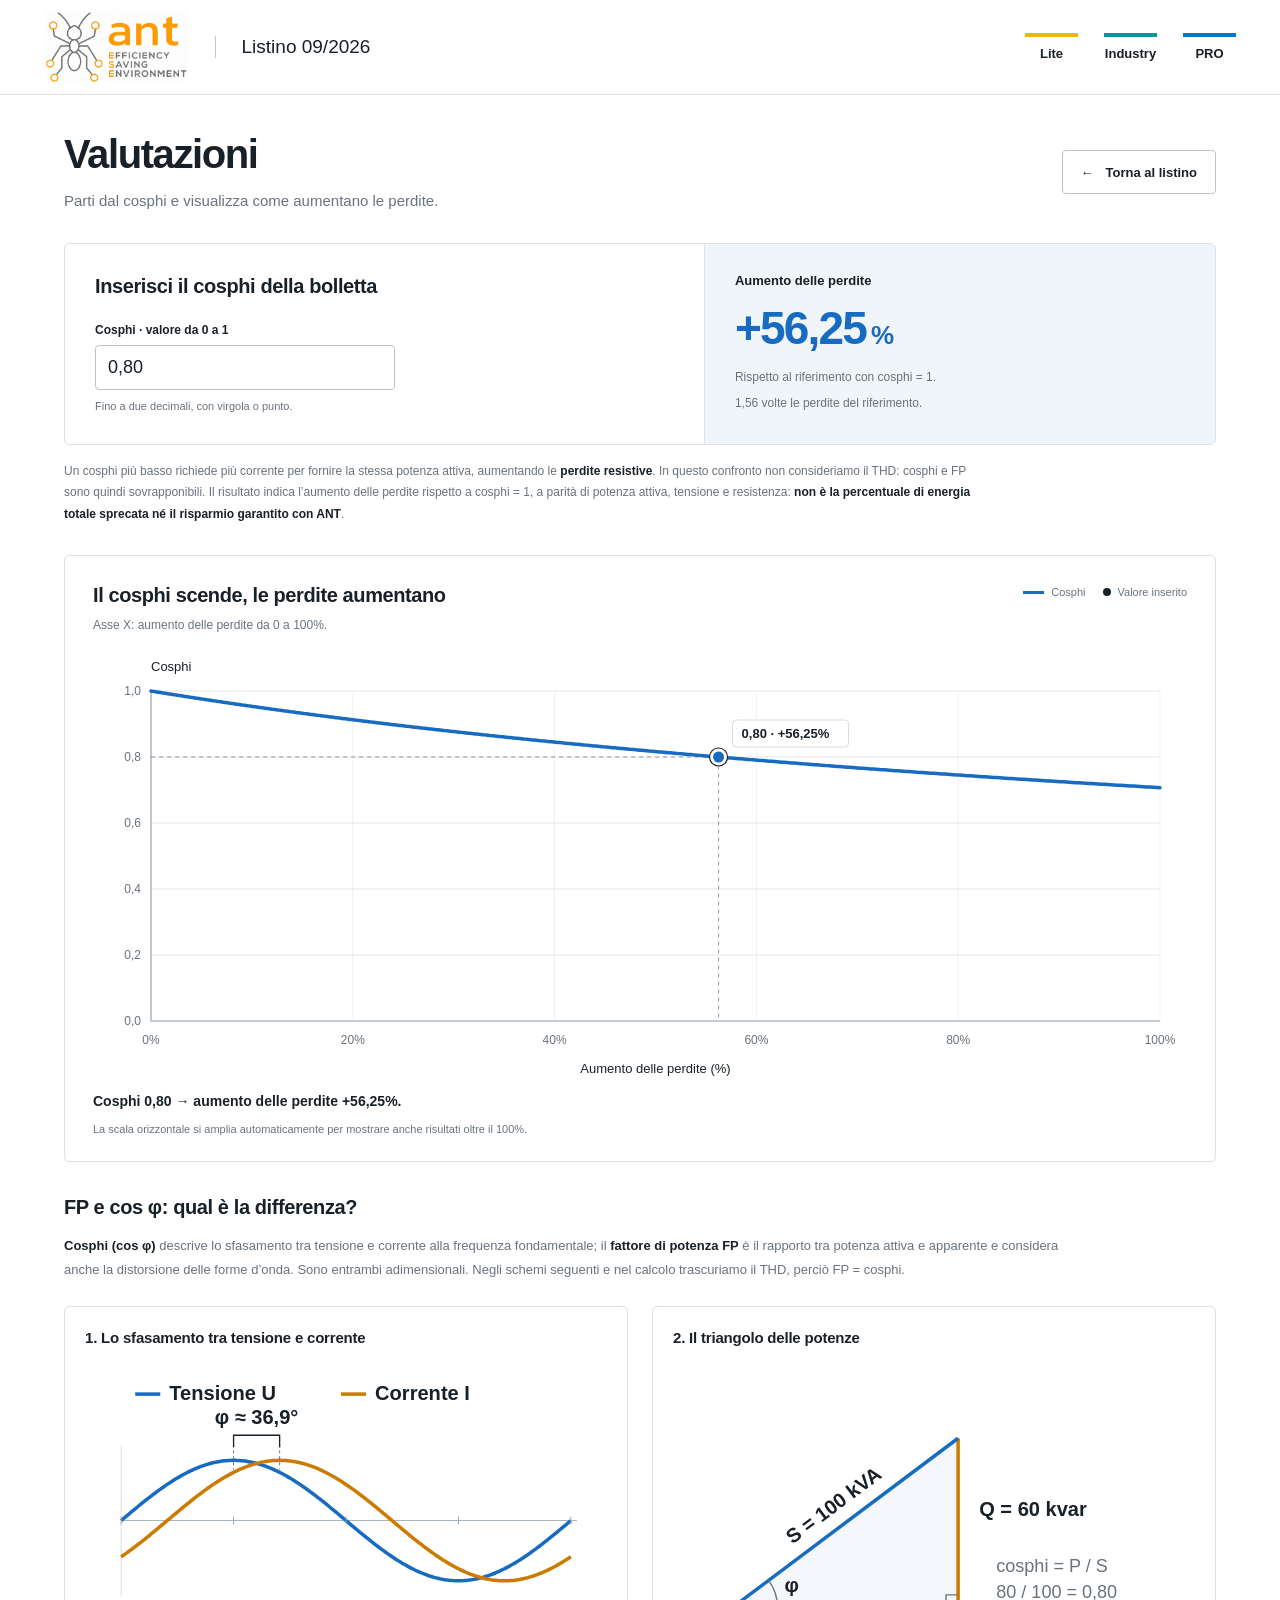
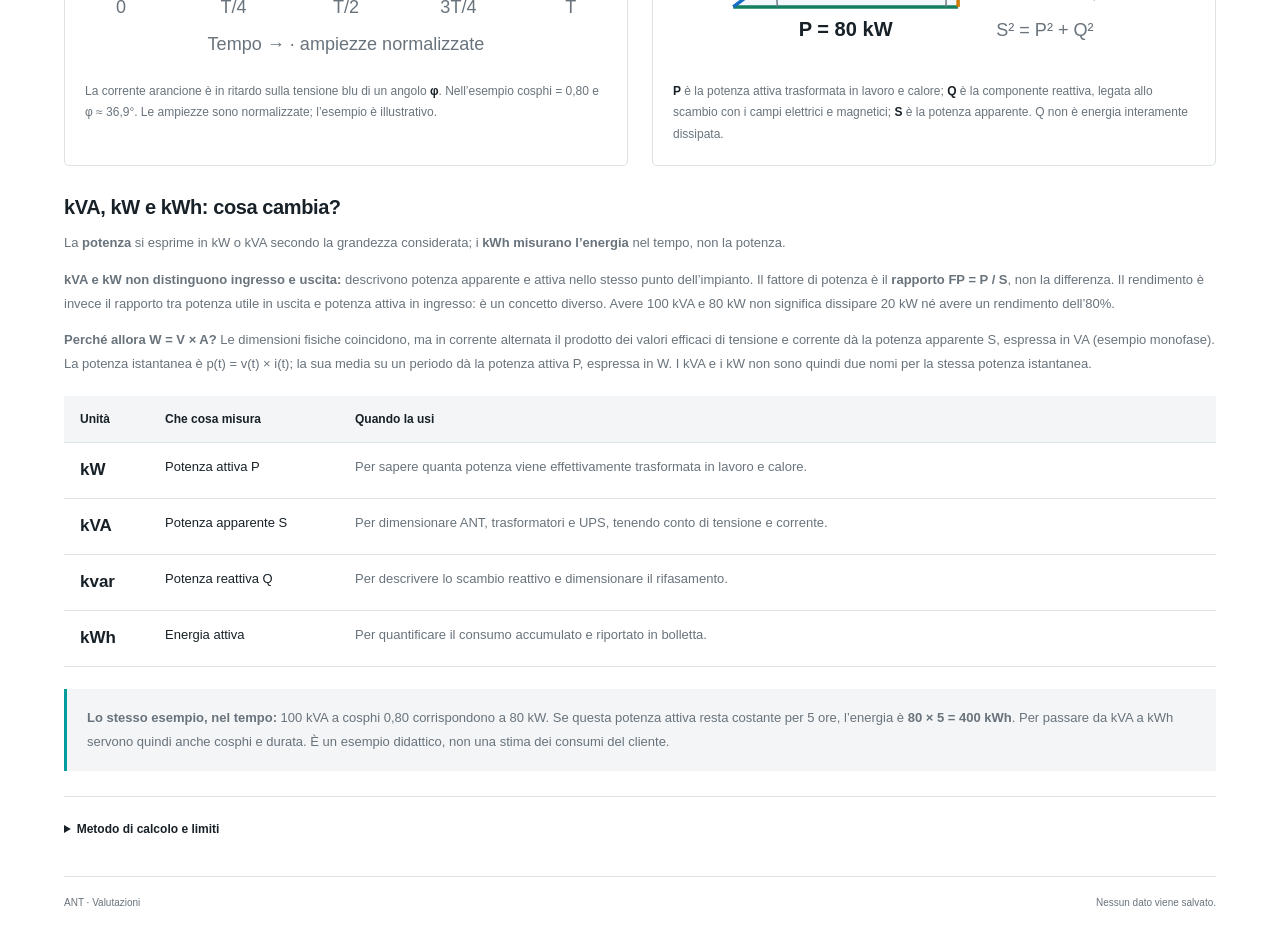
==== commit 2b8f2d82: "Clarify apparent versus active power and distinguish power factor from efficiency" ====
--- a/valutazioni.html
+++ b/valutazioni.html
@@ -66,10 +66,12 @@
       <section class="energy-units" aria-labelledby="units-heading">
         <h2 id="units-heading">kVA, kW e kWh: cosa cambia?</h2>
         <p>La <strong>potenza</strong> si esprime in kW o kVA secondo la grandezza considerata; i <strong>kWh misurano l’energia</strong> nel tempo, non la potenza.</p>
+        <p><strong>kVA e kW non distinguono ingresso e uscita:</strong> descrivono potenza apparente e attiva nello stesso punto dell’impianto. Il fattore di potenza è il <strong>rapporto FP = P / S</strong>, non la differenza. Il rendimento è invece il rapporto tra potenza utile in uscita e potenza attiva in ingresso: è un concetto diverso. Avere 100 kVA e 80 kW non significa dissipare 20 kW né avere un rendimento dell’80%.</p>
+        <p><strong>Perché allora W = V × A?</strong> Le dimensioni fisiche coincidono, ma in corrente alternata il prodotto dei valori efficaci di tensione e corrente dà la potenza apparente S, espressa in VA (esempio monofase). La potenza istantanea è p(t) = v(t) × i(t); la sua media su un periodo dà la potenza attiva P, espressa in W. I kVA e i kW non sono quindi due nomi per la stessa potenza istantanea.</p>
         <div class="unit-table-wrap"><table class="unit-table"><thead><tr><th scope="col">Unità</th><th scope="col">Che cosa misura</th><th scope="col">Quando la usi</th></tr></thead><tbody><tr><th scope="row">kW</th><td>Potenza attiva P</td><td>Per sapere quanta potenza viene effettivamente trasformata in lavoro e calore.</td></tr><tr><th scope="row">kVA</th><td>Potenza apparente S</td><td>Per dimensionare ANT, trasformatori e UPS, tenendo conto di tensione e corrente.</td></tr><tr><th scope="row">kvar</th><td>Potenza reattiva Q</td><td>Per descrivere lo scambio reattivo e dimensionare il rifasamento.</td></tr><tr><th scope="row">kWh</th><td>Energia attiva</td><td>Per quantificare il consumo accumulato e riportato in bolletta.</td></tr></tbody></table></div>
         <p class="energy-example"><strong>Lo stesso esempio, nel tempo:</strong> 100 kVA a cosphi 0,80 corrispondono a 80 kW. Se questa potenza attiva resta costante per 5 ore, l’energia è <strong>80 × 5 = 400 kWh</strong>. Per passare da kVA a kWh servono quindi anche cosphi e durata. È un esempio didattico, non una stima dei consumi del cliente.</p>
       </section>
-      <details class="calculation-method"><summary>Metodo di calcolo e limiti</summary><div><p><strong>Aumento (%) = (1 / f² − 1) × 100</strong>, dove f è il valore inserito.</p><p>È una stima comparativa delle perdite resistive a parità di potenza utile, tensione, resistenza e durata. Si assume un regime senza THD, nel quale cosphi e FP coincidono. Con f = 0 e potenza utile positiva il modello non dà un risultato finito. Non vengono calcolate le perdite assolute dell’impianto né il risparmio ottenibile con ANT.</p><p>Riferimenti: Schneider Electric, <a href="https://www.electrical-installation.org/enwiki/Why_improve_the_power_factor%3F" target="_blank" rel="noopener noreferrer">corrente e perdite nei cavi</a>; <a href="https://www.electrical-installation.org/enwiki/Harmonic_distortion_indicators_-_Power_factor" target="_blank" rel="noopener noreferrer">differenza tra FP e cos φ</a>; EIA, <a href="https://www.eia.gov/energyexplained/electricity/measuring-electricity.php" target="_blank" rel="noopener noreferrer">differenza tra potenza ed energia</a>.</p></div></details>
+      <details class="calculation-method"><summary>Metodo di calcolo e limiti</summary><div><p><strong>Aumento (%) = (1 / f² − 1) × 100</strong>, dove f è il valore inserito.</p><p>È una stima comparativa delle perdite resistive a parità di potenza utile, tensione, resistenza e durata. Si assume un regime senza THD, nel quale cosphi e FP coincidono. Con f = 0 e potenza utile positiva il modello non dà un risultato finito. Non vengono calcolate le perdite assolute dell’impianto né il risparmio ottenibile con ANT.</p><p>Riferimenti: Schneider Electric, <a href="https://www.electrical-installation.org/enwiki/Why_improve_the_power_factor%3F" target="_blank" rel="noopener noreferrer">corrente e perdite nei cavi</a>; <a href="https://www.electrical-installation.org/enwiki/Harmonic_distortion_indicators_-_Power_factor" target="_blank" rel="noopener noreferrer">differenza tra FP e cos φ</a>; EIA, <a href="https://www.eia.gov/energyexplained/electricity/measuring-electricity.php" target="_blank" rel="noopener noreferrer">differenza tra potenza ed energia</a>; Tektronix, <a href="https://www.tek.com/en/documents/application-note/fundamentals-ac-power-measurements" target="_blank" rel="noopener noreferrer">potenza istantanea, attiva e apparente</a>.</p></div></details>
     </section>
     <footer class="footer"><span>ANT · Valutazioni</span><span>Nessun dato viene salvato.</span></footer>
   </main>
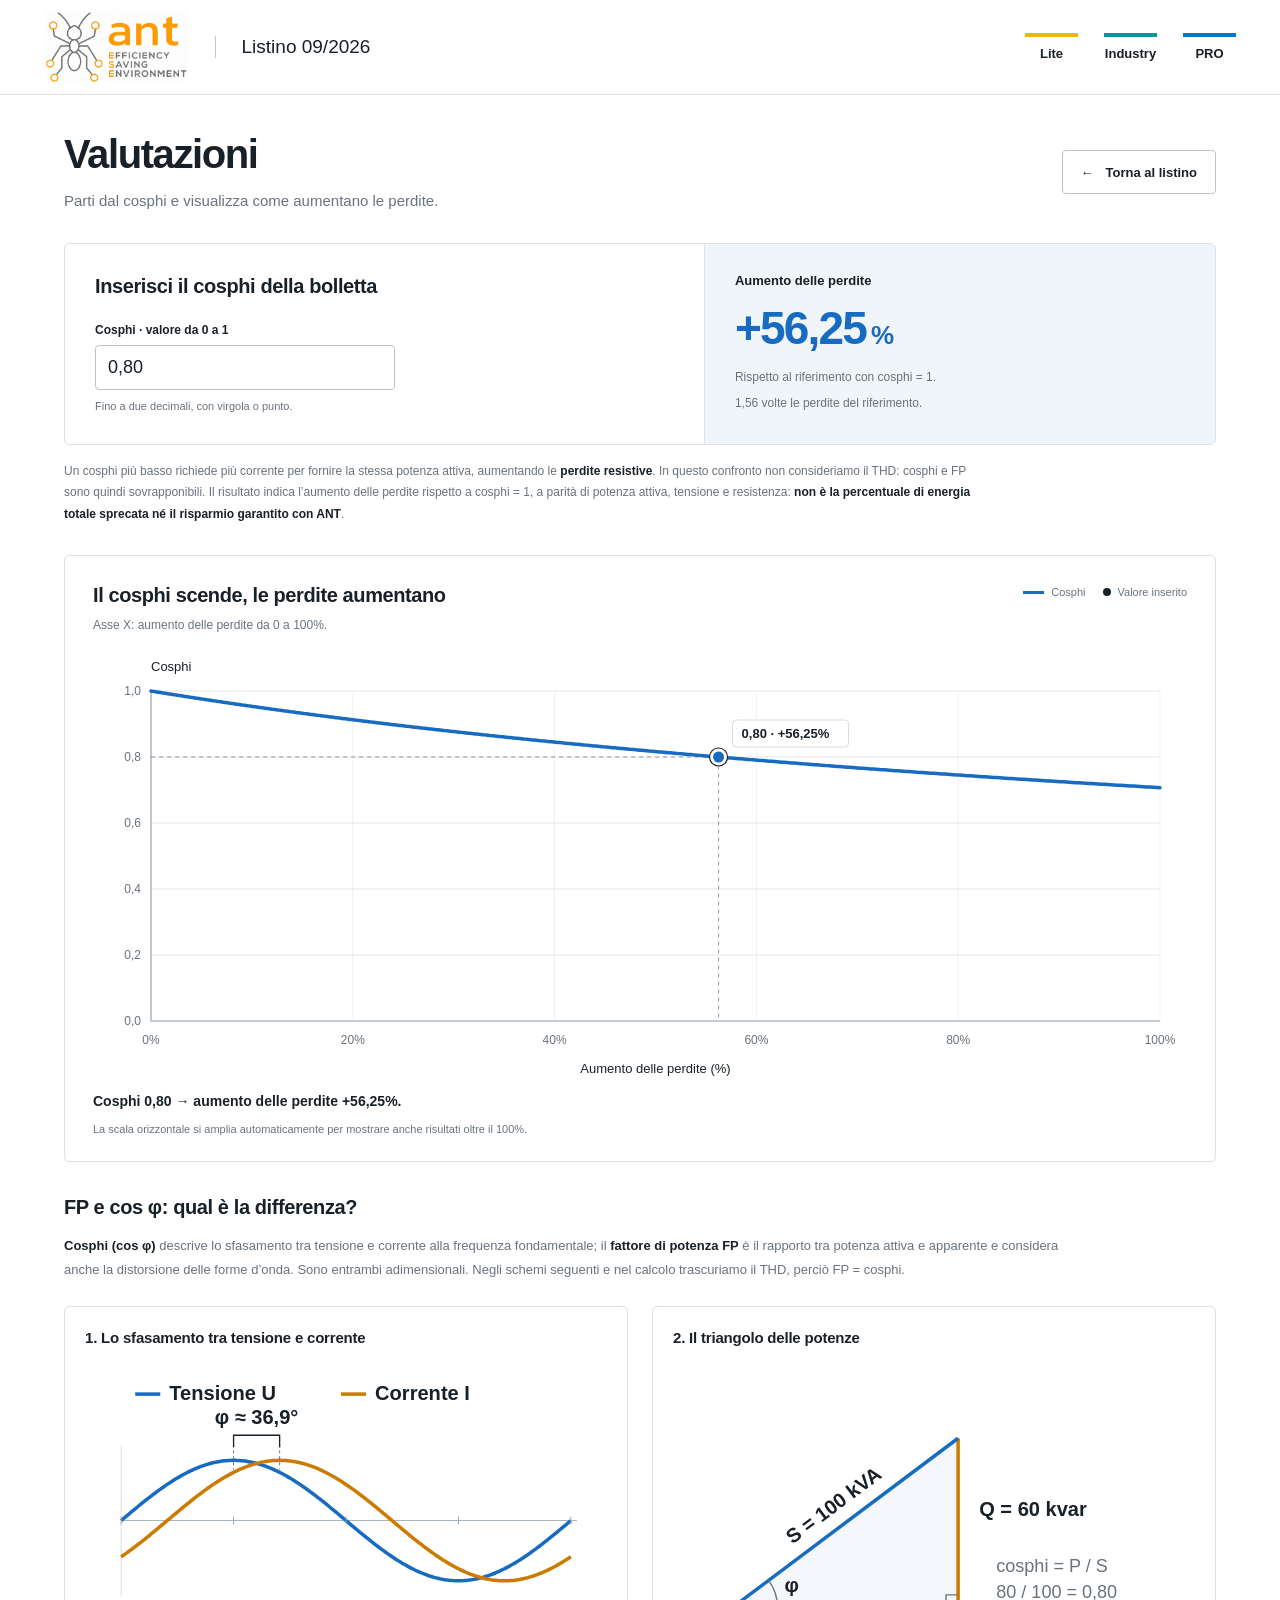
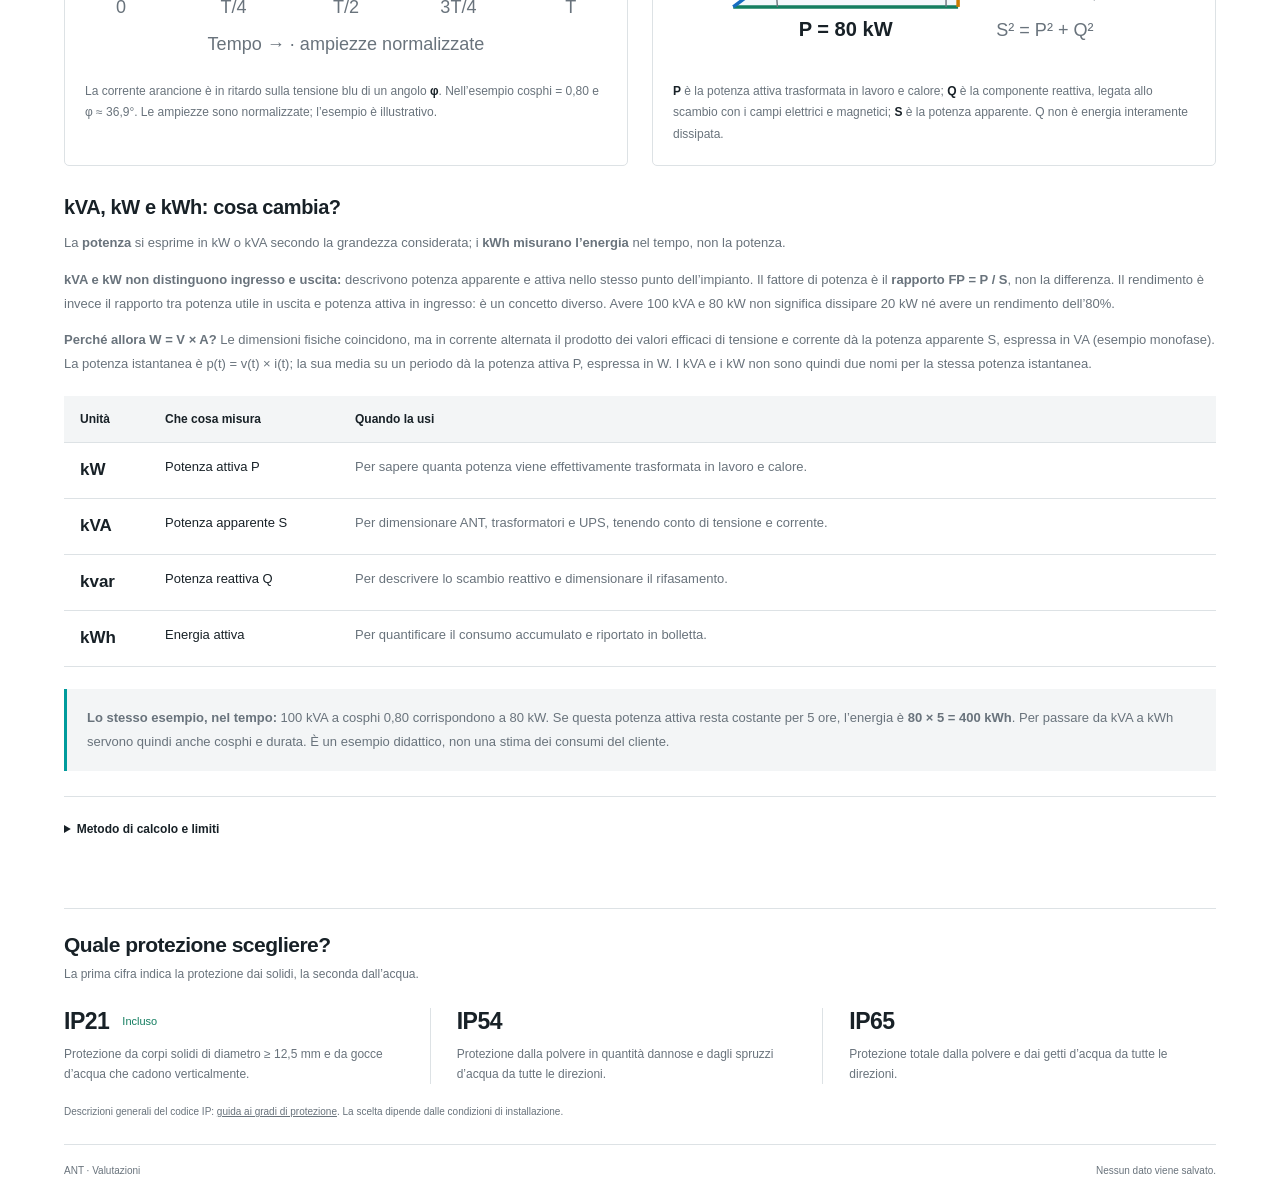
==== commit fb4a6504: "Move IP protection guide to the end of Valutazioni" ====
--- a/valutazioni.html
+++ b/valutazioni.html
@@ -73,6 +73,7 @@
       </section>
       <details class="calculation-method"><summary>Metodo di calcolo e limiti</summary><div><p><strong>Aumento (%) = (1 / f² − 1) × 100</strong>, dove f è il valore inserito.</p><p>È una stima comparativa delle perdite resistive a parità di potenza utile, tensione, resistenza e durata. Si assume un regime senza THD, nel quale cosphi e FP coincidono. Con f = 0 e potenza utile positiva il modello non dà un risultato finito. Non vengono calcolate le perdite assolute dell’impianto né il risparmio ottenibile con ANT.</p><p>Riferimenti: Schneider Electric, <a href="https://www.electrical-installation.org/enwiki/Why_improve_the_power_factor%3F" target="_blank" rel="noopener noreferrer">corrente e perdite nei cavi</a>; <a href="https://www.electrical-installation.org/enwiki/Harmonic_distortion_indicators_-_Power_factor" target="_blank" rel="noopener noreferrer">differenza tra FP e cos φ</a>; EIA, <a href="https://www.eia.gov/energyexplained/electricity/measuring-electricity.php" target="_blank" rel="noopener noreferrer">differenza tra potenza ed energia</a>; Tektronix, <a href="https://www.tek.com/en/documents/application-note/fundamentals-ac-power-measurements" target="_blank" rel="noopener noreferrer">potenza istantanea, attiva e apparente</a>.</p></div></details>
     </section>
+    <section class="ip-guide" aria-labelledby="ip-heading"><div class="ip-heading"><h2 id="ip-heading">Quale protezione scegliere?</h2><p>La prima cifra indica la protezione dai solidi, la seconda dall’acqua.</p></div><div class="ip-grid"><article><h3>IP21 <span>Incluso</span></h3><p>Protezione da corpi solidi di diametro ≥ 12,5 mm e da gocce d’acqua che cadono verticalmente.</p></article><article><h3>IP54</h3><p>Protezione dalla polvere in quantità dannose e dagli spruzzi d’acqua da tutte le direzioni.</p></article><article><h3>IP65</h3><p>Protezione totale dalla polvere e dai getti d’acqua da tutte le direzioni.</p></article></div><p class="ip-source">Descrizioni generali del codice IP: <a href="https://www.keyence.com.sg/ss/products/measure/measurement_library/basic/protection/" target="_blank" rel="noopener noreferrer">guida ai gradi di protezione</a>. La scelta dipende dalle condizioni di installazione.</p></section>
     <footer class="footer"><span>ANT · Valutazioni</span><span>Nessun dato viene salvato.</span></footer>
   </main>
   <noscript><p class="noscript">Abilita JavaScript per il calcolo e il grafico.</p></noscript>
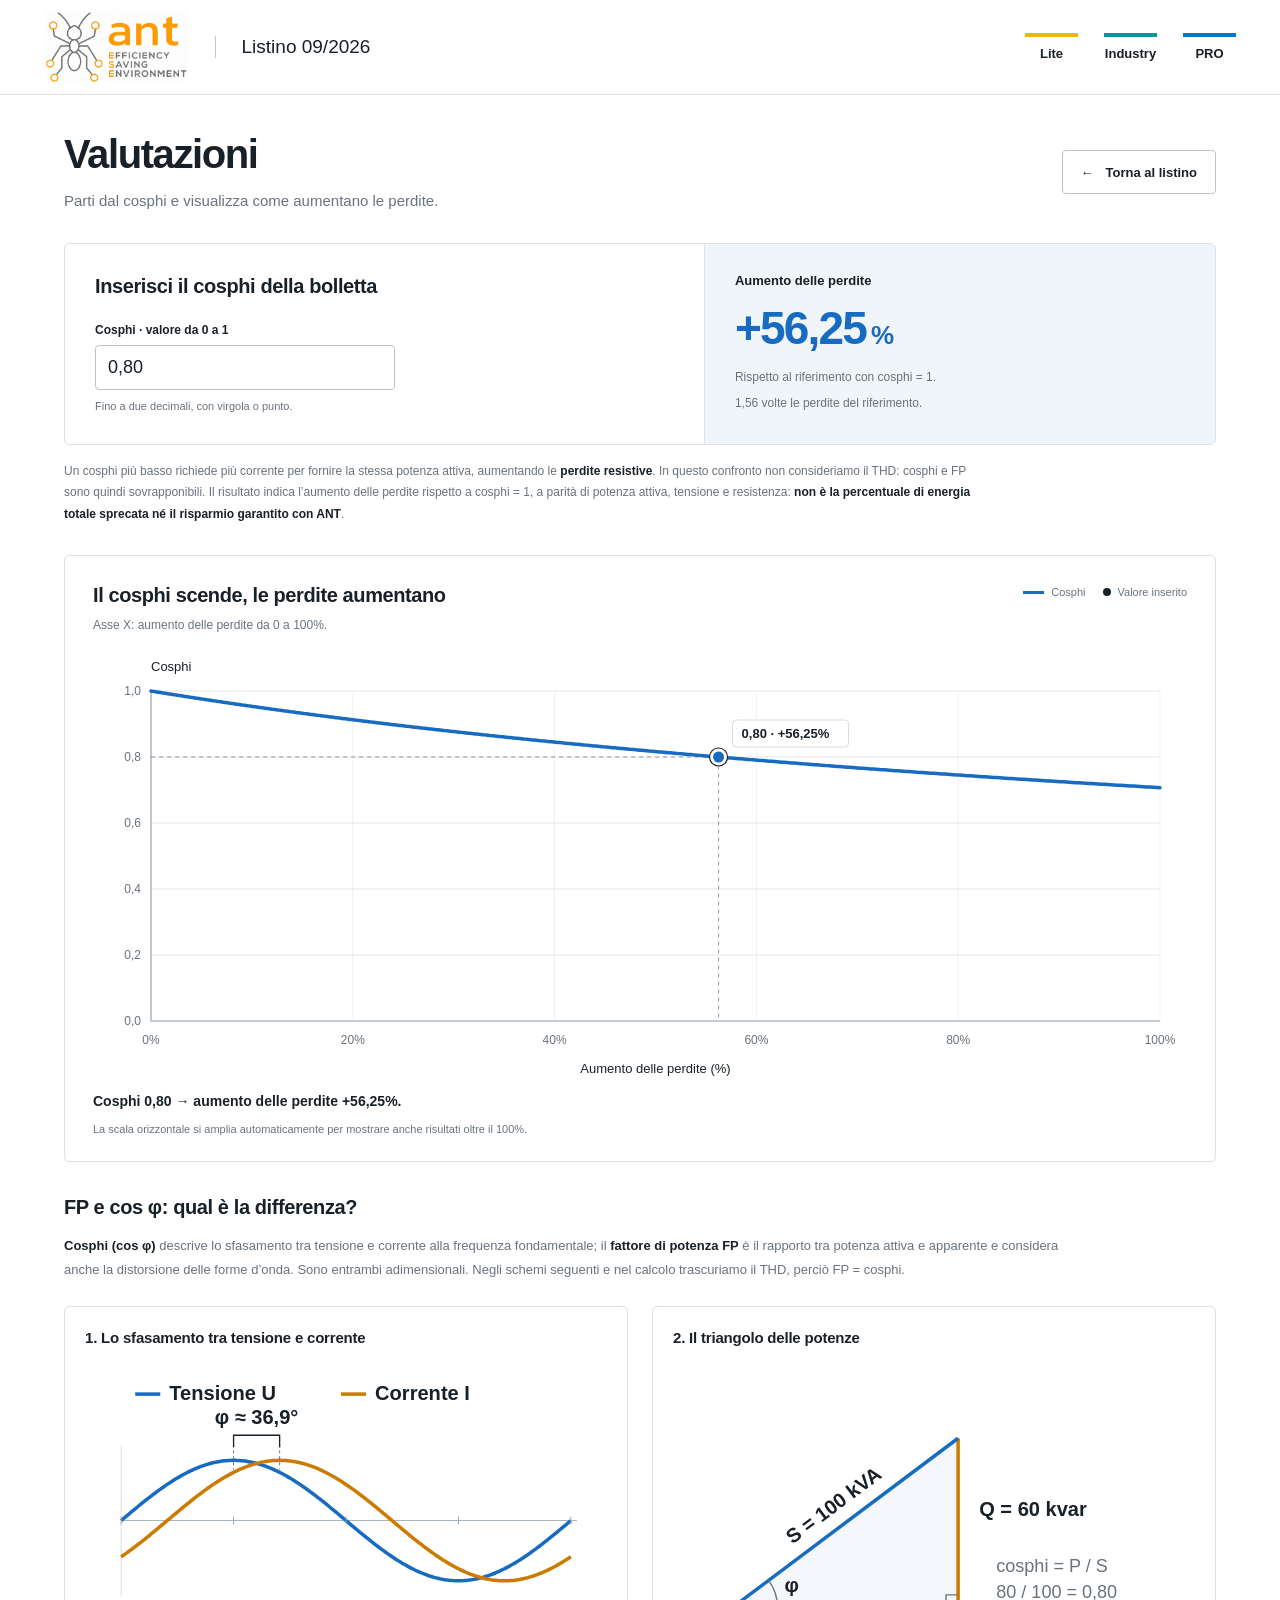
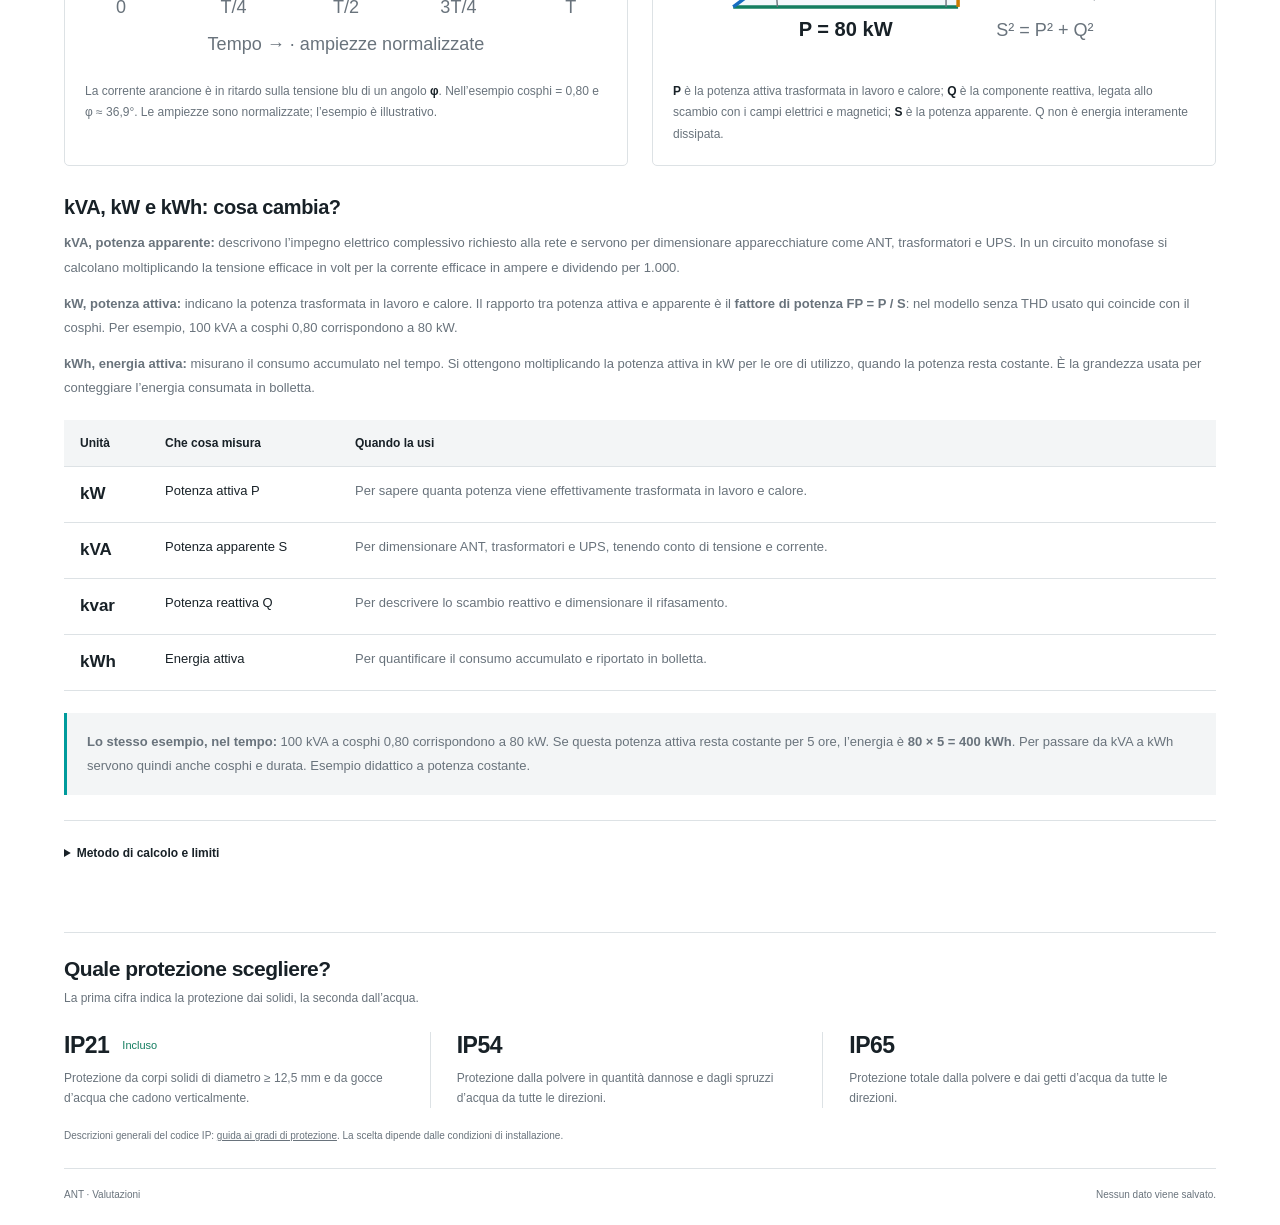
==== commit 6d8f7540: "Add catalogue dimensions and clarify power unit explanations" ====
--- a/valutazioni.html
+++ b/valutazioni.html
@@ -65,11 +65,11 @@
       </div>
       <section class="energy-units" aria-labelledby="units-heading">
         <h2 id="units-heading">kVA, kW e kWh: cosa cambia?</h2>
-        <p>La <strong>potenza</strong> si esprime in kW o kVA secondo la grandezza considerata; i <strong>kWh misurano l’energia</strong> nel tempo, non la potenza.</p>
-        <p><strong>kVA e kW non distinguono ingresso e uscita:</strong> descrivono potenza apparente e attiva nello stesso punto dell’impianto. Il fattore di potenza è il <strong>rapporto FP = P / S</strong>, non la differenza. Il rendimento è invece il rapporto tra potenza utile in uscita e potenza attiva in ingresso: è un concetto diverso. Avere 100 kVA e 80 kW non significa dissipare 20 kW né avere un rendimento dell’80%.</p>
-        <p><strong>Perché allora W = V × A?</strong> Le dimensioni fisiche coincidono, ma in corrente alternata il prodotto dei valori efficaci di tensione e corrente dà la potenza apparente S, espressa in VA (esempio monofase). La potenza istantanea è p(t) = v(t) × i(t); la sua media su un periodo dà la potenza attiva P, espressa in W. I kVA e i kW non sono quindi due nomi per la stessa potenza istantanea.</p>
+        <p><strong>kVA, potenza apparente:</strong> descrivono l’impegno elettrico complessivo richiesto alla rete e servono per dimensionare apparecchiature come ANT, trasformatori e UPS. In un circuito monofase si calcolano moltiplicando la tensione efficace in volt per la corrente efficace in ampere e dividendo per 1.000.</p>
+        <p><strong>kW, potenza attiva:</strong> indicano la potenza trasformata in lavoro e calore. Il rapporto tra potenza attiva e apparente è il <strong>fattore di potenza FP = P / S</strong>: nel modello senza THD usato qui coincide con il cosphi. Per esempio, 100 kVA a cosphi 0,80 corrispondono a 80 kW.</p>
+        <p><strong>kWh, energia attiva:</strong> misurano il consumo accumulato nel tempo. Si ottengono moltiplicando la potenza attiva in kW per le ore di utilizzo, quando la potenza resta costante. È la grandezza usata per conteggiare l’energia consumata in bolletta.</p>
         <div class="unit-table-wrap"><table class="unit-table"><thead><tr><th scope="col">Unità</th><th scope="col">Che cosa misura</th><th scope="col">Quando la usi</th></tr></thead><tbody><tr><th scope="row">kW</th><td>Potenza attiva P</td><td>Per sapere quanta potenza viene effettivamente trasformata in lavoro e calore.</td></tr><tr><th scope="row">kVA</th><td>Potenza apparente S</td><td>Per dimensionare ANT, trasformatori e UPS, tenendo conto di tensione e corrente.</td></tr><tr><th scope="row">kvar</th><td>Potenza reattiva Q</td><td>Per descrivere lo scambio reattivo e dimensionare il rifasamento.</td></tr><tr><th scope="row">kWh</th><td>Energia attiva</td><td>Per quantificare il consumo accumulato e riportato in bolletta.</td></tr></tbody></table></div>
-        <p class="energy-example"><strong>Lo stesso esempio, nel tempo:</strong> 100 kVA a cosphi 0,80 corrispondono a 80 kW. Se questa potenza attiva resta costante per 5 ore, l’energia è <strong>80 × 5 = 400 kWh</strong>. Per passare da kVA a kWh servono quindi anche cosphi e durata. È un esempio didattico, non una stima dei consumi del cliente.</p>
+        <p class="energy-example"><strong>Lo stesso esempio, nel tempo:</strong> 100 kVA a cosphi 0,80 corrispondono a 80 kW. Se questa potenza attiva resta costante per 5 ore, l’energia è <strong>80 × 5 = 400 kWh</strong>. Per passare da kVA a kWh servono quindi anche cosphi e durata. Esempio didattico a potenza costante.</p>
       </section>
       <details class="calculation-method"><summary>Metodo di calcolo e limiti</summary><div><p><strong>Aumento (%) = (1 / f² − 1) × 100</strong>, dove f è il valore inserito.</p><p>È una stima comparativa delle perdite resistive a parità di potenza utile, tensione, resistenza e durata. Si assume un regime senza THD, nel quale cosphi e FP coincidono. Con f = 0 e potenza utile positiva il modello non dà un risultato finito. Non vengono calcolate le perdite assolute dell’impianto né il risparmio ottenibile con ANT.</p><p>Riferimenti: Schneider Electric, <a href="https://www.electrical-installation.org/enwiki/Why_improve_the_power_factor%3F" target="_blank" rel="noopener noreferrer">corrente e perdite nei cavi</a>; <a href="https://www.electrical-installation.org/enwiki/Harmonic_distortion_indicators_-_Power_factor" target="_blank" rel="noopener noreferrer">differenza tra FP e cos φ</a>; EIA, <a href="https://www.eia.gov/energyexplained/electricity/measuring-electricity.php" target="_blank" rel="noopener noreferrer">differenza tra potenza ed energia</a>; Tektronix, <a href="https://www.tek.com/en/documents/application-note/fundamentals-ac-power-measurements" target="_blank" rel="noopener noreferrer">potenza istantanea, attiva e apparente</a>.</p></div></details>
     </section>
